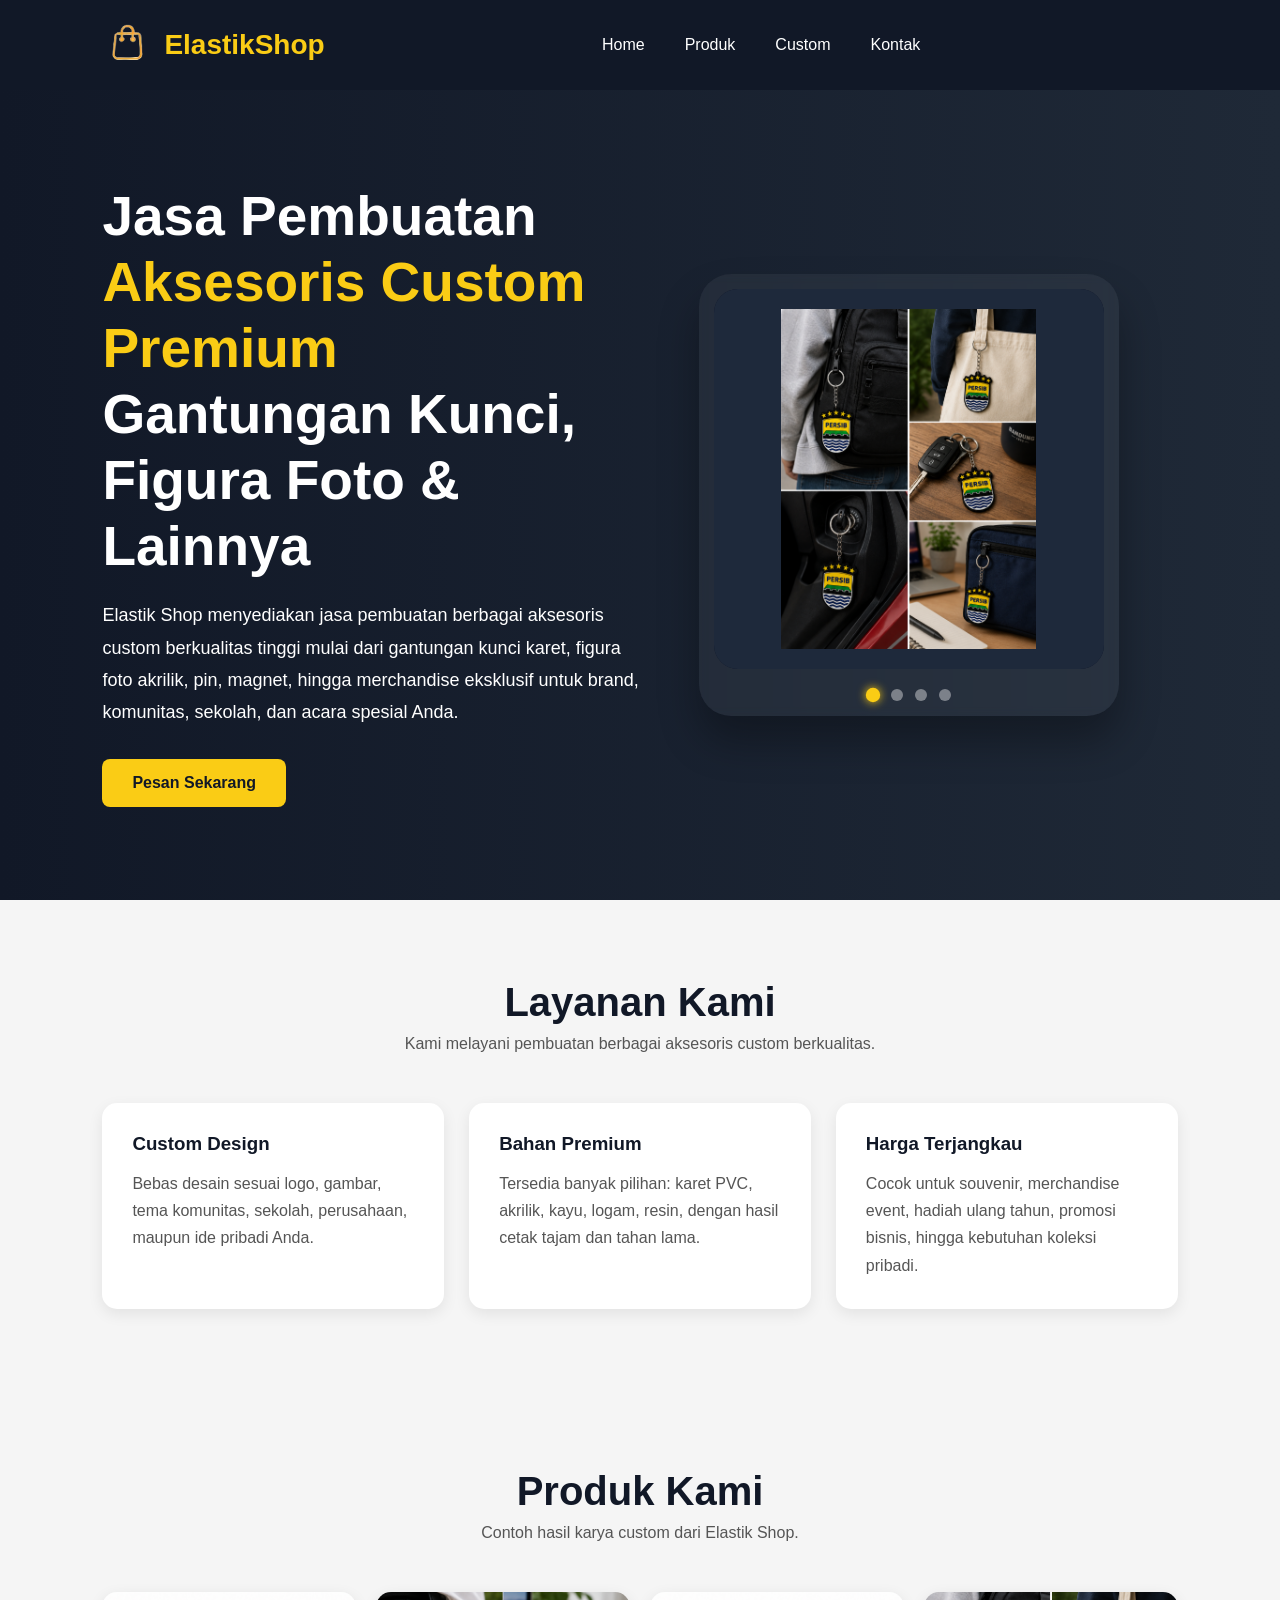
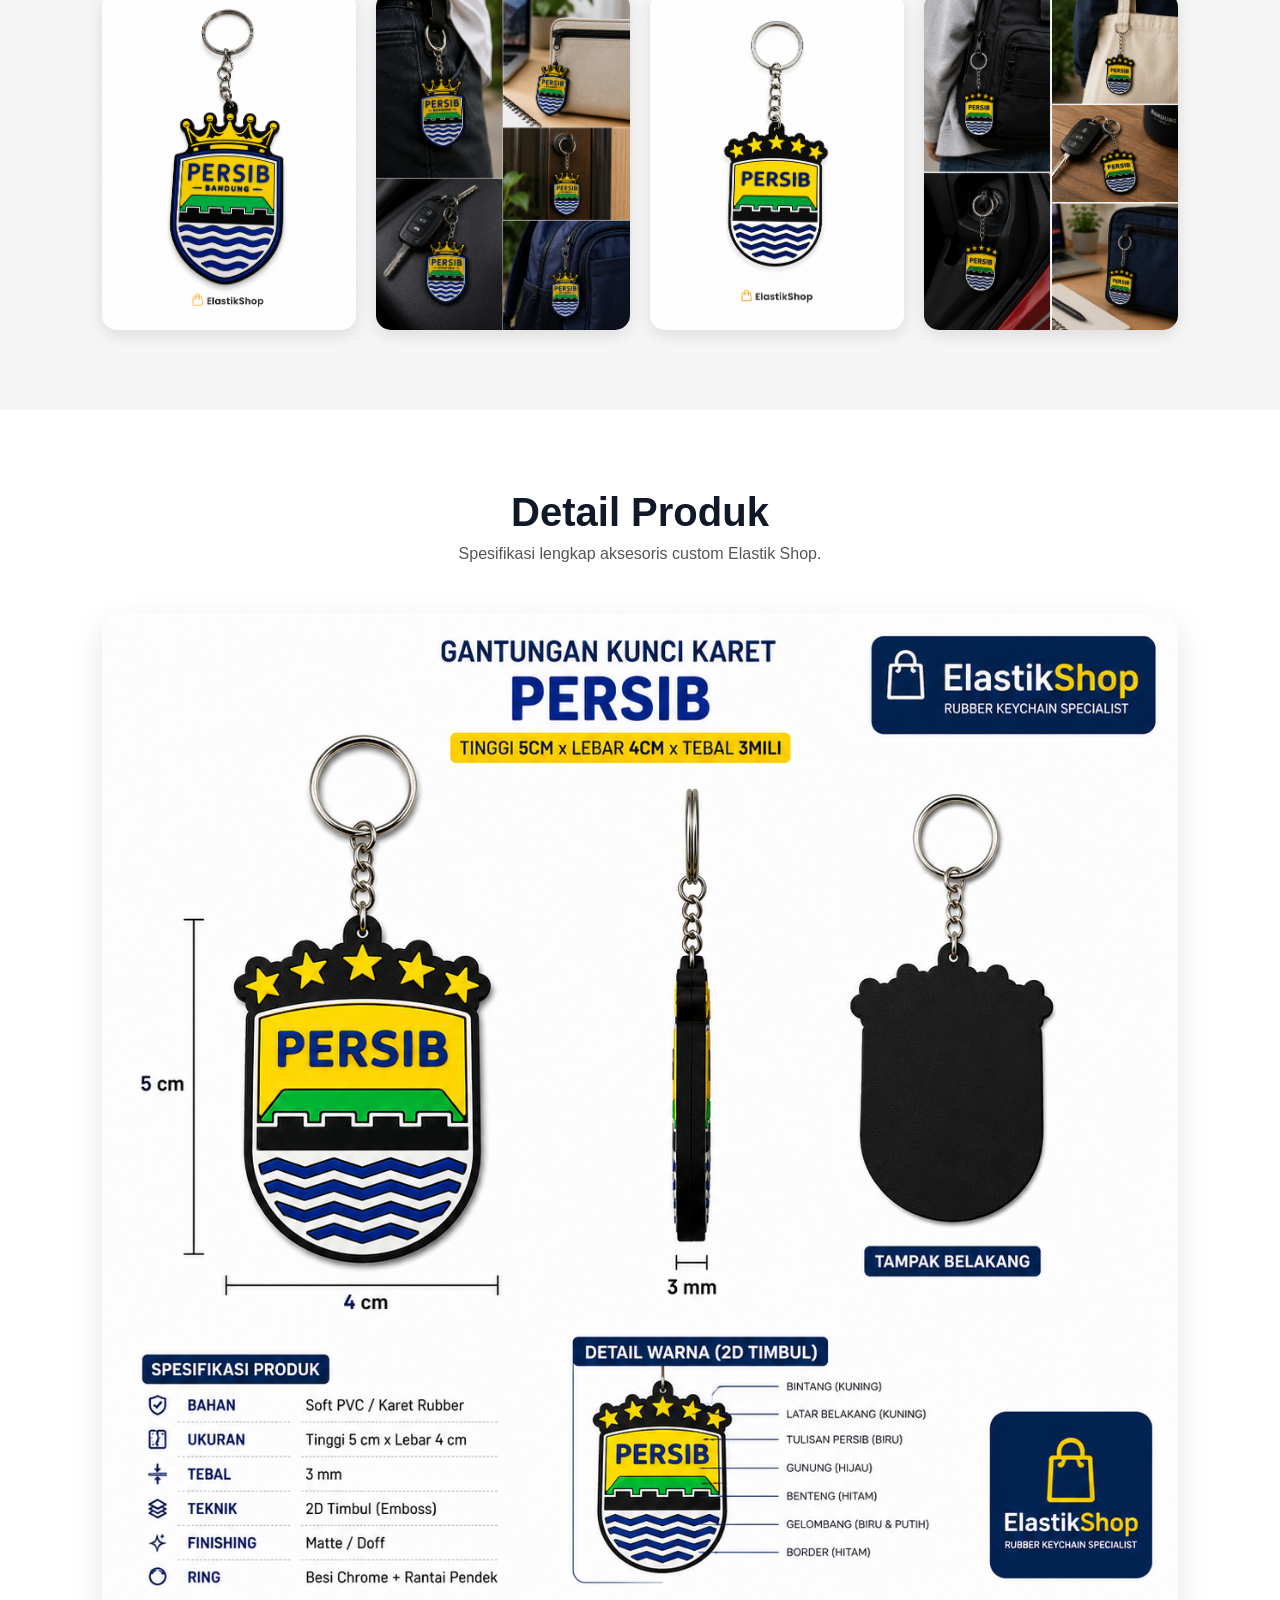
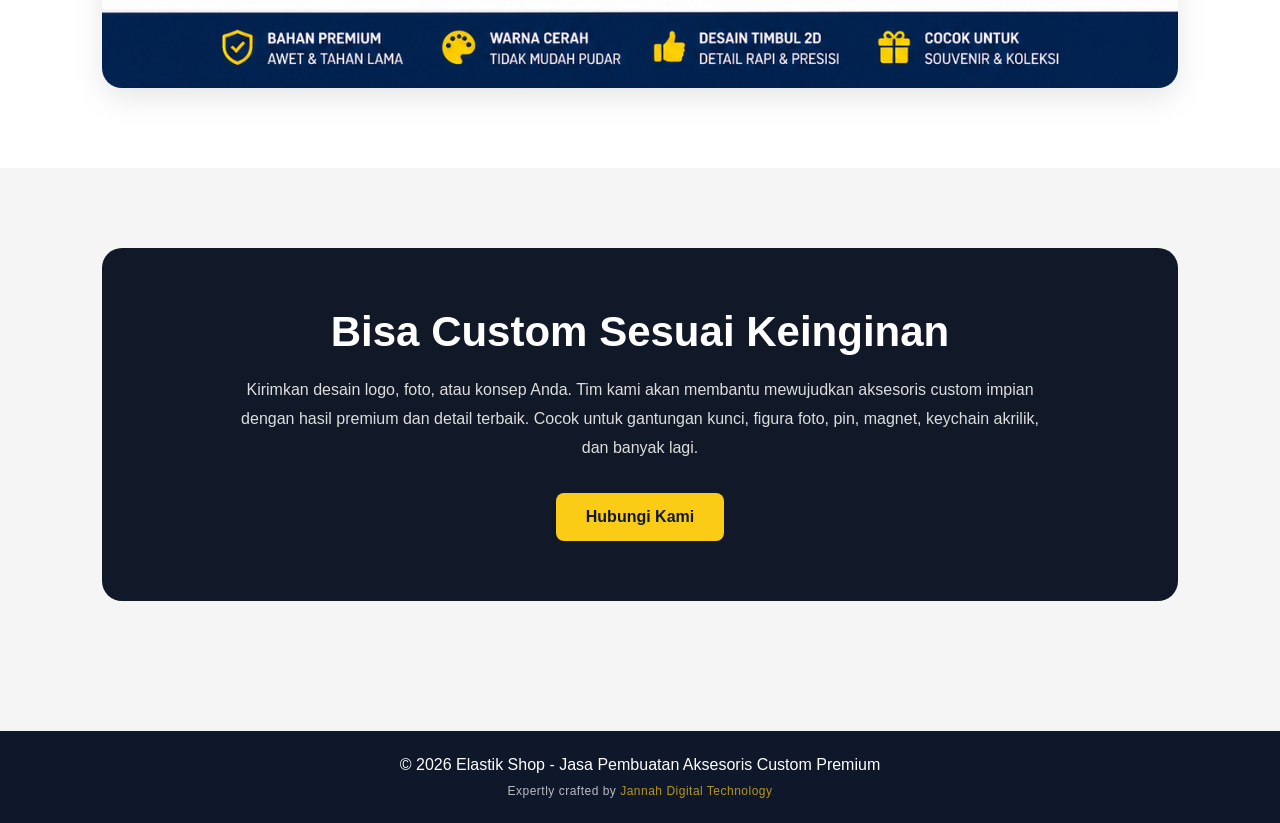
==== index.html @ 61ec99c2 "seciond commit" ====
<!doctype html>
<html lang="id">
  <head>
    <meta charset="UTF-8" />
    <meta name="viewport" content="width=device-width, initial-scale=1.0" />
    <title>Elastik Shop - Aksesoris Custom Premium</title>

    <style>
      * {
        margin: 0;
        padding: 0;
        box-sizing: border-box;
        font-family: Arial, Helvetica, sans-serif;
      }

      body {
        background: #f5f5f5;
        color: #222;
        overflow-x: hidden;
      }

      header {
        background: #111827;
        color: white;
        padding: 20px 8%;
        display: flex;
        justify-content: space-between;
        align-items: center;
      }

      .logo {
        display: flex;
        align-items: center;
        gap: 12px;
        font-size: 28px;
        font-weight: bold;
        color: #facc15;
      }

      .logo img {
        width: 50px;
        height: 50px;
        object-fit: contain;
      }

      nav {
        display: flex;
        gap: 20px;
      }

      nav a {
        color: white;
        text-decoration: none;
        margin-left: 20px;
        transition: 0.3s;
      }

      nav a:hover {
        color: #facc15;
      }

      .hamburger {
        display: none;
        background: none;
        border: none;
        color: white;
        font-size: 30px;
        cursor: pointer;
        z-index: 1001;
      }

      @media (max-width: 768px) {
        .hamburger {
          display: block;
        }
        nav {
          position: fixed;
          top: 0;
          right: -100%;
          width: 70%;
          max-width: 280px;
          height: 100vh;
          background: #111827;
          flex-direction: column;
          justify-content: center;
          align-items: center;
          gap: 30px;
          transition: 0.3s ease;
          z-index: 1000;
          box-shadow: -2px 0 10px rgba(0, 0, 0, 0.3);
        }
        nav a {
          margin-left: 0;
          font-size: 20px;
        }
        nav.show {
          right: 0;
        }
        .overlay {
          display: none;
          position: fixed;
          top: 0;
          left: 0;
          width: 100%;
          height: 100%;
          background: rgba(0, 0, 0, 0.5);
          z-index: 999;
        }
        .overlay.show {
          display: block;
        }
        .hero {
          text-align: center;
        }
        .hero-text h1 {
          font-size: 40px;
        }
        .hero-image {
          margin-top: 40px;
        }
      }

      .hero {
        min-height: 90vh;
        display: flex;
        align-items: center;
        justify-content: space-between;
        padding: 50px 8%;
        background: linear-gradient(to right, #111827, #1f2937);
        color: white;
        flex-wrap: wrap;
      }

      .hero-text {
        flex: 1;
        min-width: 300px;
      }

      .hero-text h1 {
        font-size: 55px;
        margin-bottom: 20px;
        line-height: 1.2;
      }

      .hero-text span {
        color: #facc15;
      }

      .hero-text p {
        font-size: 18px;
        line-height: 1.8;
        margin-bottom: 30px;
        max-width: 600px;
      }

      .btn {
        display: inline-block;
        padding: 15px 30px;
        background: #facc15;
        color: #111827;
        text-decoration: none;
        border-radius: 8px;
        font-weight: bold;
        transition: 0.3s;
      }

      .btn:hover {
        background: white;
      }

      /* ===== SLIDER ===== */
      .hero-image {
        flex: 1;
        min-width: 300px;
        display: flex;
        justify-content: center;
        align-items: center;
      }

      .slider-container {
        position: relative;
        width: 100%;
        max-width: 420px;
        border-radius: 32px;
        background: rgba(255, 255, 255, 0.05);
        backdrop-filter: blur(4px);
        padding: 15px;
        box-shadow: 0 25px 40px rgba(0, 0, 0, 0.3);
      }

      .slider {
        position: relative;
        width: 100%;
        height: 380px;
        overflow: hidden;
        border-radius: 24px;
        background: #0f172a;
      }

      .slide {
        position: absolute;
        width: 100%;
        height: 100%;
        object-fit: contain;
        opacity: 0;
        transition: opacity 0.8s cubic-bezier(0.25, 0.46, 0.45, 0.94);
        left: 0;
        top: 0;
        background: #1e293b;
        padding: 20px;
      }

      .slide.active {
        opacity: 1;
        z-index: 1;
      }

      .slider-dots {
        display: flex;
        justify-content: center;
        gap: 12px;
        margin-top: 20px;
      }

      .dot {
        width: 12px;
        height: 12px;
        background-color: rgba(255, 255, 255, 0.4);
        border-radius: 50%;
        cursor: pointer;
        transition: all 0.2s;
      }

      .dot.active {
        background-color: #facc15;
        transform: scale(1.2);
        box-shadow: 0 0 8px #facc15;
      }

      @media (max-width: 768px) {
        .slider {
          height: 280px;
        }
      }

      section {
        padding: 80px 8%;
      }

      .title {
        text-align: center;
        margin-bottom: 50px;
      }

      .title h2 {
        font-size: 40px;
        color: #111827;
        margin-bottom: 10px;
      }

      .title p {
        color: #555;
      }

      .services {
        display: grid;
        grid-template-columns: repeat(auto-fit, minmax(250px, 1fr));
        gap: 25px;
      }

      .card {
        background: white;
        padding: 30px;
        border-radius: 15px;
        box-shadow: 0 5px 15px rgba(0, 0, 0, 0.08);
        transition: 0.3s;
      }

      .card:hover {
        transform: translateY(-8px);
      }

      .card h3 {
        margin-bottom: 15px;
        color: #111827;
      }

      .card p {
        color: #555;
        line-height: 1.7;
      }

      .gallery {
        display: grid;
        grid-template-columns: repeat(auto-fit, minmax(250px, 1fr));
        gap: 20px;
      }

      .gallery img {
        width: 100%;
        border-radius: 15px;
        object-fit: cover;
        box-shadow: 0 5px 15px rgba(0, 0, 0, 0.1);
        transition: transform 0.3s;
      }

      .gallery img:hover {
        transform: scale(1.02);
      }

      .custom {
        background: #111827;
        color: white;
        text-align: center;
        border-radius: 20px;
        padding: 60px 30px;
      }

      .custom h2 {
        font-size: 42px;
        margin-bottom: 20px;
      }

      .custom p {
        max-width: 800px;
        margin: auto;
        line-height: 1.8;
        margin-bottom: 30px;
        color: #ddd;
      }

      footer {
        background: #0f172a;
        color: white;
        text-align: center;
        padding: 25px;
        margin-top: 50px;
      }
      .footer-credit {
        margin-top: 10px;
        font-size: 12px;
        opacity: 0.7;
        letter-spacing: 0.5px;
      }
      .footer-credit a {
        color: #facc15;
        text-decoration: none;
      }
      .footer-credit a:hover {
        text-decoration: underline;
      }

      .product-detail-section {
        background: white;
      }

      .product-detail-image {
        width: 100%;
        display: flex;
        justify-content: center;
      }

      .product-detail-image img {
        width: 100%;
        max-width: 1200px;
        border-radius: 20px;
        box-shadow: 0 10px 30px rgba(0, 0, 0, 0.1);
      }

      /* ===== ANIMASI SCROLL REVEAL ===== */
      .reveal {
        opacity: 0;
        transform: translateY(30px);
        transition:
          opacity 0.8s ease,
          transform 0.8s ease;
      }

      .reveal.visible {
        opacity: 1;
        transform: translateY(0);
      }

      /* Efek tambahan untuk kartu (delay berurutan) */
      .card.reveal {
        transition-delay: 0.1s;
      }
      .gallery img.reveal {
        transition-delay: 0.05s;
      }
    </style>
  </head>
  <body>
    <header>
      <div class="logo">
        <img src="logo-elastik.png" alt="Logo Elastik Shop" />
        <span>ElastikShop</span>
      </div>
      <button class="hamburger" id="hamburgerBtn">☰</button>
      <nav id="navMenu">
        <a href="index.html">Home</a>
        <a href="produk.html">Produk</a>
        <a href="custom.html">Custom</a>
        <a href="contact.html">Kontak</a>
      </nav>
      <div id="overlay" class="overlay"></div>
    </header>

    <section class="hero">
      <div class="hero-text reveal">
        <h1>
          Jasa Pembuatan
          <span>Aksesoris Custom Premium</span><br />
          Gantungan Kunci, Figura Foto & Lainnya
        </h1>
        <p>
          Elastik Shop menyediakan jasa pembuatan berbagai aksesoris custom
          berkualitas tinggi mulai dari gantungan kunci karet, figura foto
          akrilik, pin, magnet, hingga merchandise eksklusif untuk brand,
          komunitas, sekolah, dan acara spesial Anda.
        </p>
        <a href="custom.html" class="btn">Pesan Sekarang</a>
      </div>

      <div class="hero-image reveal">
        <div class="slider-container">
          <div class="slider" id="slider">
            <img src="mockup.png" class="slide active" alt="Produk 1" />
            <img src="detail.png" class="slide" alt="Detail Produk" />
            <img src="mouckup01.png" class="slide" alt="Produk 2" />
            <img src="detail01.png" class="slide" alt="Detail Lain" />
          </div>
          <div class="slider-dots" id="sliderDots"></div>
        </div>
      </div>
    </section>

    <section>
      <div class="title reveal">
        <h2>Layanan Kami</h2>
        <p>Kami melayani pembuatan berbagai aksesoris custom berkualitas.</p>
      </div>
      <div class="services">
        <div class="card reveal">
          <h3>Custom Design</h3>
          <p>
            Bebas desain sesuai logo, gambar, tema komunitas, sekolah,
            perusahaan, maupun ide pribadi Anda.
          </p>
        </div>
        <div class="card reveal">
          <h3>Bahan Premium</h3>
          <p>
            Tersedia banyak pilihan: karet PVC, akrilik, kayu, logam, resin,
            dengan hasil cetak tajam dan tahan lama.
          </p>
        </div>
        <div class="card reveal">
          <h3>Harga Terjangkau</h3>
          <p>
            Cocok untuk souvenir, merchandise event, hadiah ulang tahun, promosi
            bisnis, hingga kebutuhan koleksi pribadi.
          </p>
        </div>
      </div>
    </section>

    <section>
      <div class="title reveal">
        <h2>Produk Kami</h2>
        <p>Contoh hasil karya custom dari Elastik Shop.</p>
      </div>
      <div class="gallery">
        <img src="persib.png" alt="Produk Persib" class="reveal" />
        <img src="mouckup01.png" alt="Mockup 1" class="reveal" />
        <img src="persib2.png" alt="Produk Persib 2" class="reveal" />
        <img src="mockup.png" alt="Mockup utama" class="reveal" />
      </div>
    </section>

    <section class="product-detail-section">
      <div class="title reveal">
        <h2>Detail Produk</h2>
        <p>Spesifikasi lengkap aksesoris custom Elastik Shop.</p>
      </div>
      <div class="product-detail-image reveal">
        <img src="detail.png" alt="Detail Produk Elastik Shop" />
      </div>
    </section>

    <section>
      <div class="custom reveal">
        <h2>Bisa Custom Sesuai Keinginan</h2>
        <p>
          Kirimkan desain logo, foto, atau konsep Anda. Tim kami akan membantu
          mewujudkan aksesoris custom impian dengan hasil premium dan detail
          terbaik. Cocok untuk gantungan kunci, figura foto, pin, magnet,
          keychain akrilik, dan banyak lagi.
        </p>
        <a href="custom.html" class="btn">Hubungi Kami</a>
      </div>
    </section>

    <footer>
      <div>© 2026 Elastik Shop - Jasa Pembuatan Aksesoris Custom Premium</div>
      <div class="footer-credit">
        <i class="fas fa-crown"></i>
        Expertly crafted by
        <a
          href="https://jannahdigitalteknologi.site"
          target="_blank"
          rel="noopener noreferrer"
          >Jannah Digital Technology</a
        >
      </div>
    </footer>

    <script>
      // Hamburger menu
      const hamburger = document.getElementById("hamburgerBtn");
      const navMenu = document.getElementById("navMenu");
      const overlay = document.getElementById("overlay");

      function toggleMenu() {
        navMenu.classList.toggle("show");
        overlay.classList.toggle("show");
        hamburger.innerHTML = navMenu.classList.contains("show") ? "✕" : "☰";
      }

      hamburger.addEventListener("click", toggleMenu);
      overlay.addEventListener("click", toggleMenu);

      document.querySelectorAll("#navMenu a").forEach((link) => {
        link.addEventListener("click", () => {
          if (navMenu.classList.contains("show")) toggleMenu();
        });
      });

      window.addEventListener("resize", function () {
        if (window.innerWidth > 768) {
          if (navMenu.classList.contains("show")) {
            navMenu.classList.remove("show");
            overlay.classList.remove("show");
            hamburger.innerHTML = "☰";
          }
        }
      });

      // Slider otomatis
      const slides = document.querySelectorAll(".slide");
      const dotsContainer = document.getElementById("sliderDots");
      let currentIndex = 0;

      function showSlide(index) {
        slides.forEach((slide, i) => {
          slide.classList.toggle("active", i === index);
        });
        document.querySelectorAll(".dot").forEach((dot, i) => {
          dot.classList.toggle("active", i === index);
        });
        currentIndex = index;
      }

      function createDots() {
        dotsContainer.innerHTML = "";
        slides.forEach((_, i) => {
          const dot = document.createElement("div");
          dot.classList.add("dot");
          if (i === currentIndex) dot.classList.add("active");
          dot.addEventListener("click", () => showSlide(i));
          dotsContainer.appendChild(dot);
        });
      }

      function nextSlide() {
        let nextIndex = (currentIndex + 1) % slides.length;
        showSlide(nextIndex);
      }

      createDots();
      showSlide(0);
      setInterval(nextSlide, 3000);

      // ===== SCROLL REVEAL ANIMATION =====
      const revealElements = document.querySelectorAll(".reveal");

      function checkReveal() {
        const windowHeight = window.innerHeight;
        const revealThreshold = 100; // sedikit sebelum elemen masuk viewport

        revealElements.forEach((el) => {
          const rect = el.getBoundingClientRect();
          const isVisible = rect.top < windowHeight - revealThreshold;
          if (isVisible) {
            el.classList.add("visible");
          } else {
            // opsional: jika ingin animasi ulang saat scroll ke atas, hapus baris di bawah
            // el.classList.remove('visible');
          }
        });
      }

      // Jalankan saat halaman dimuat dan saat scroll
      window.addEventListener("load", checkReveal);
      window.addEventListener("scroll", checkReveal);
      window.addEventListener("resize", checkReveal);
    </script>
  </body>
</html>
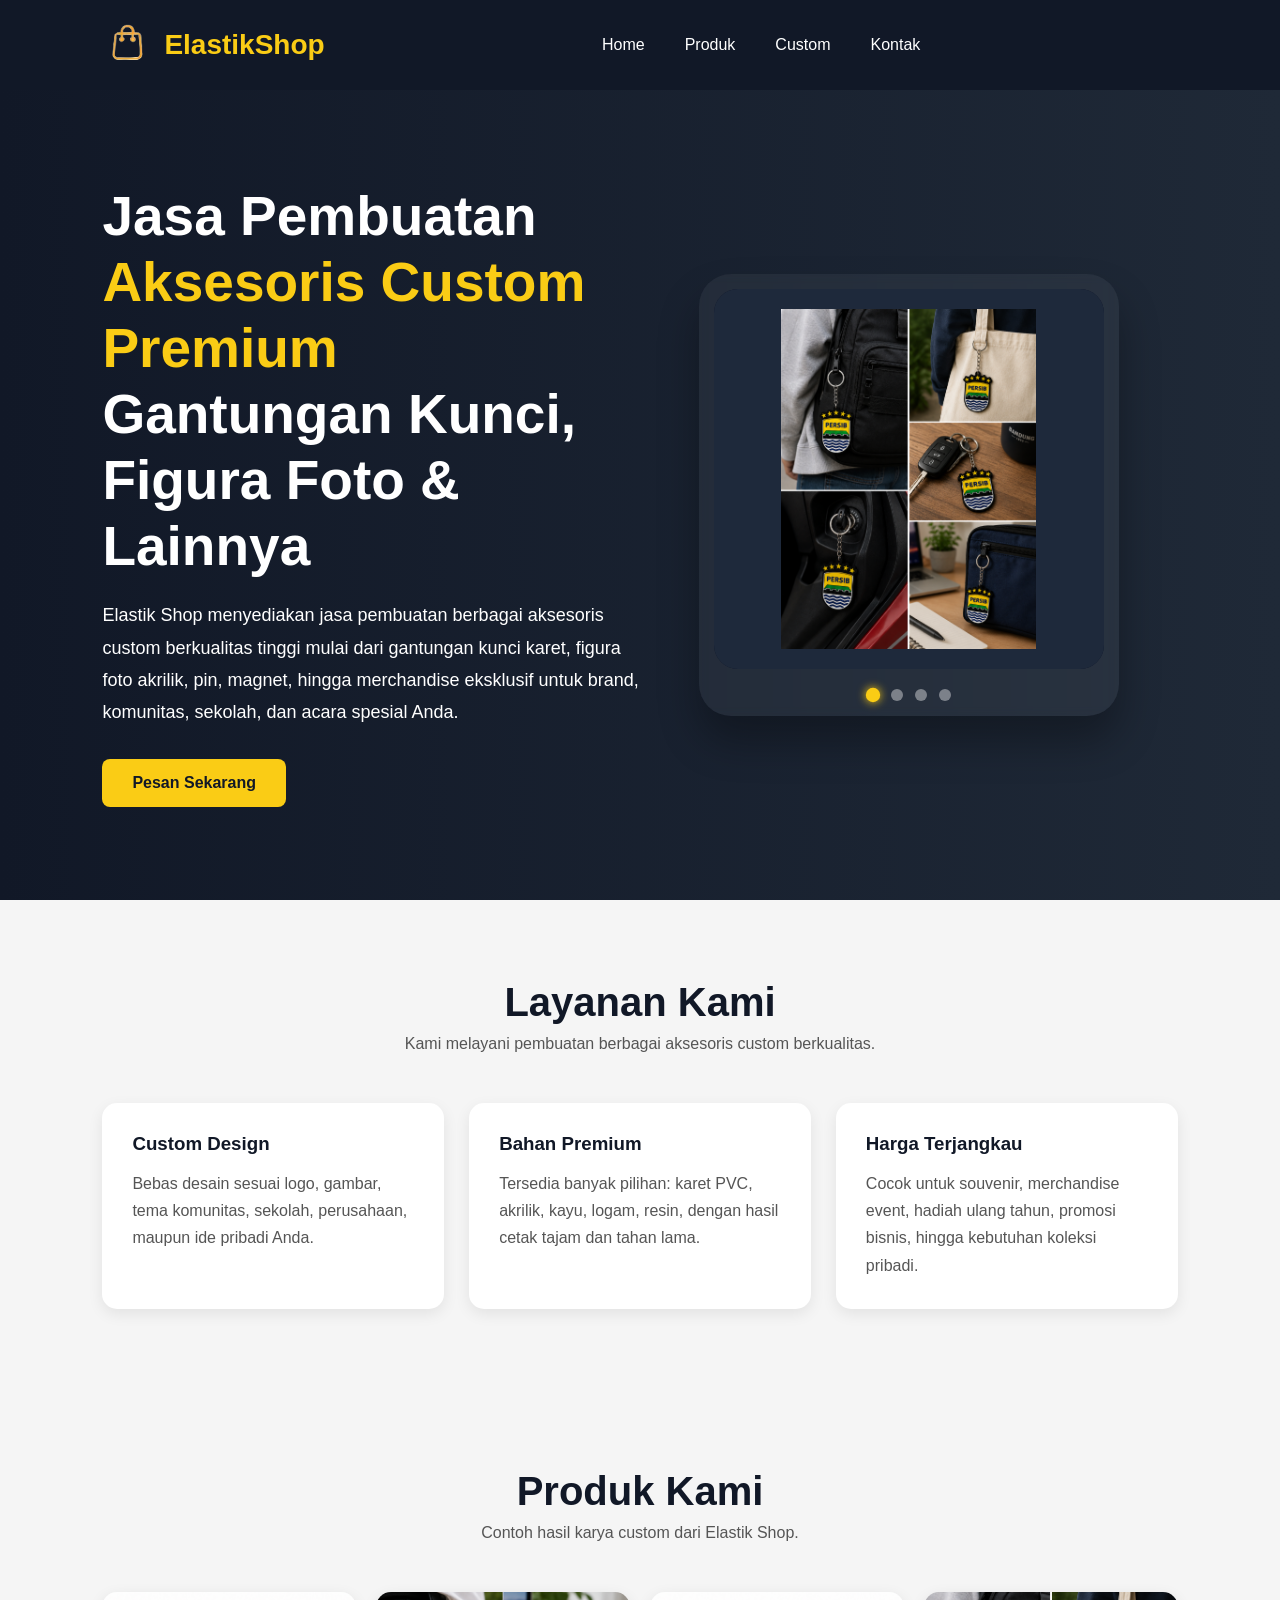
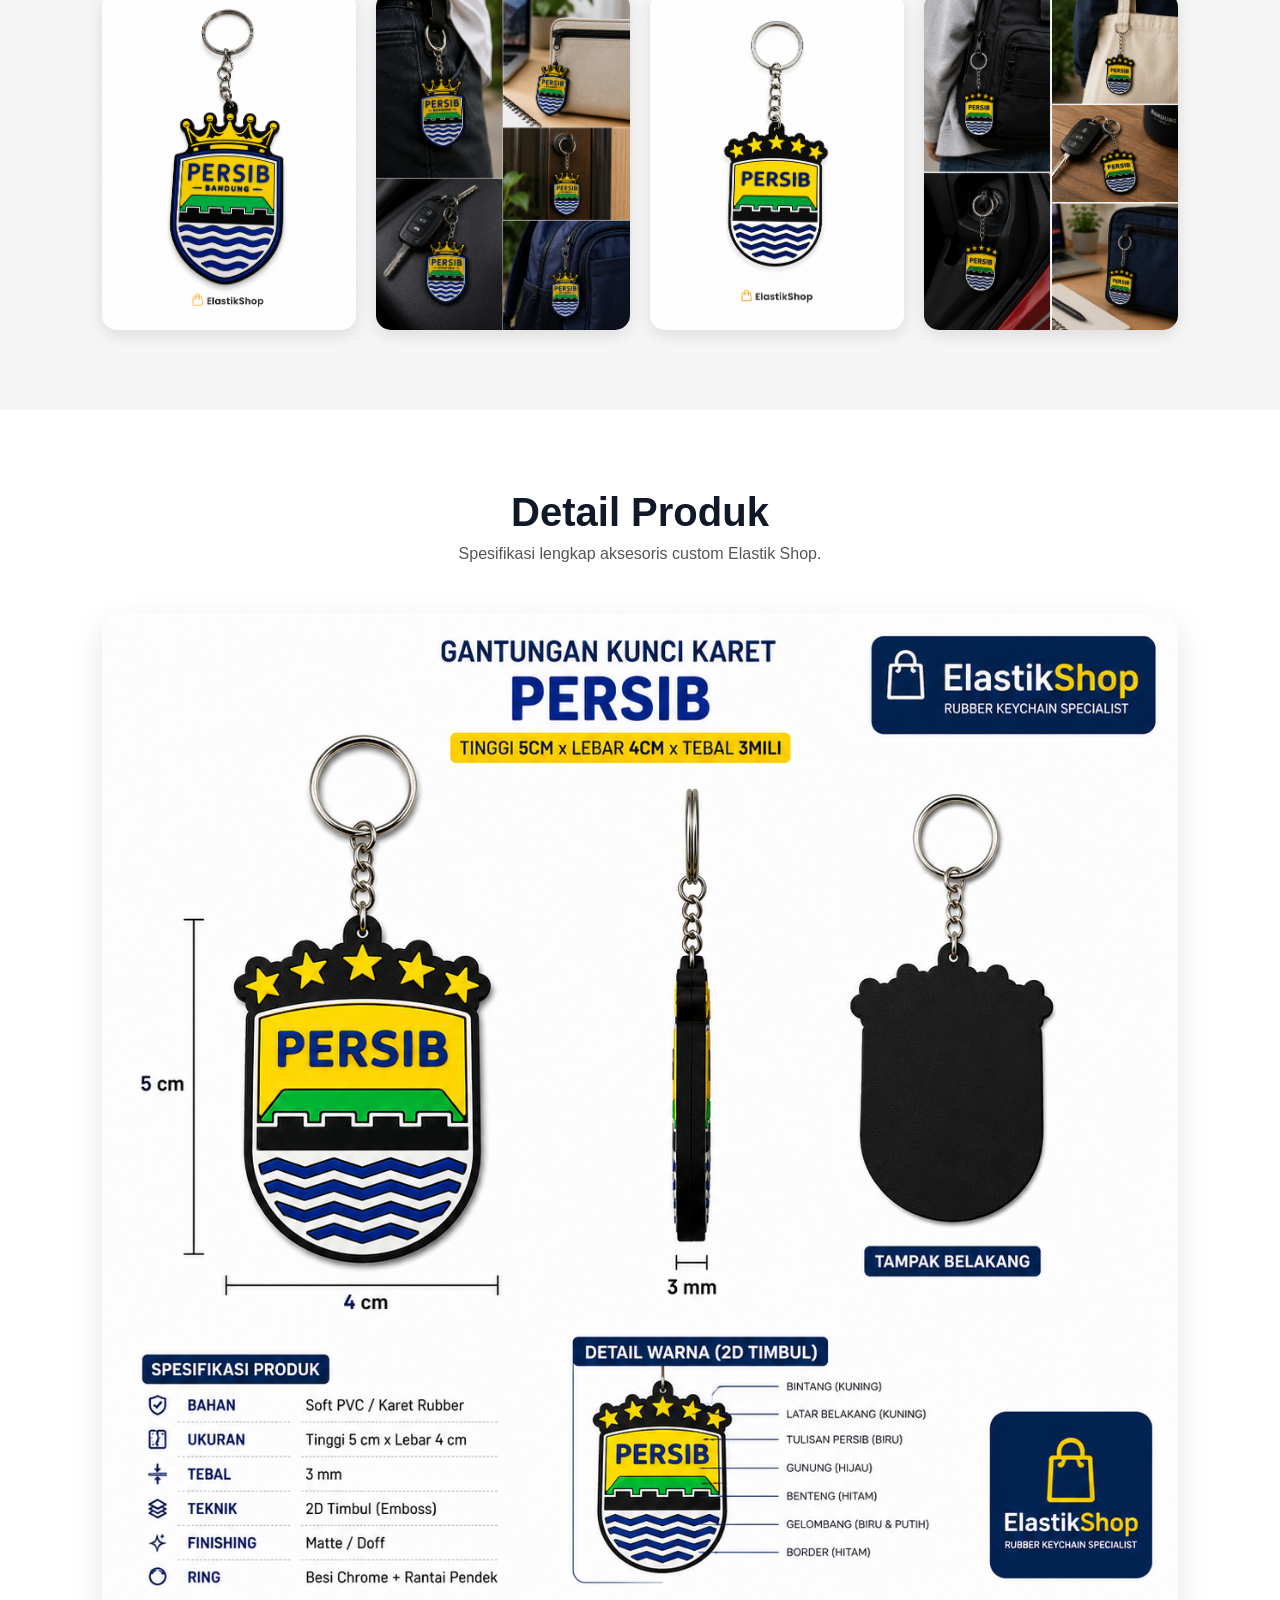
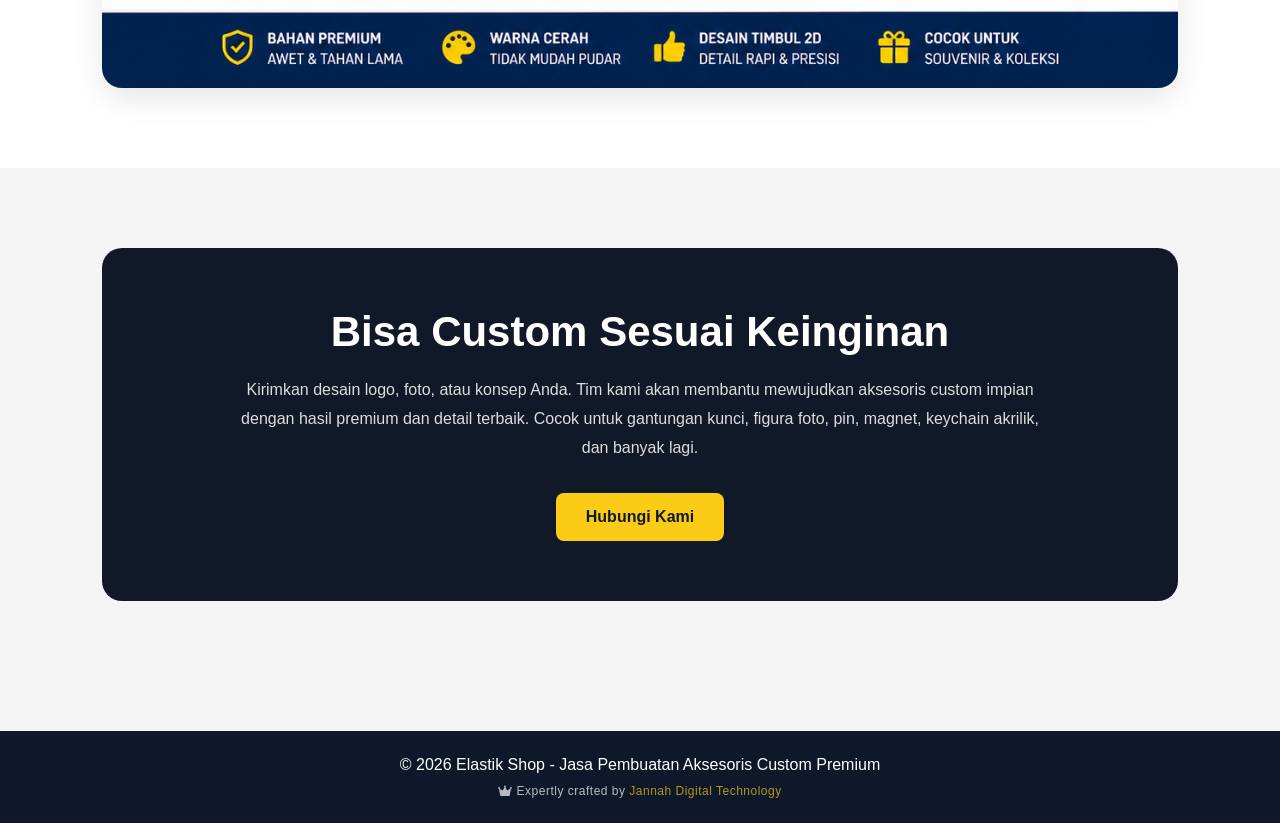
==== commit 5f6450fe: "seciond commit" ====
--- a/index.html
+++ b/index.html
@@ -4,6 +4,11 @@
     <meta charset="UTF-8" />
     <meta name="viewport" content="width=device-width, initial-scale=1.0" />
     <title>Elastik Shop - Aksesoris Custom Premium</title>
+
+    <!-- Font Awesome (untuk ikon close & navigasi lightbox) -->
+    <link
+      rel="stylesheet"
+      href="https://cdnjs.cloudflare.com/ajax/libs/font-awesome/6.0.0-beta3/css/all.min.css" />
 
     <style>
       * {
@@ -301,7 +306,10 @@
         border-radius: 15px;
         object-fit: cover;
         box-shadow: 0 5px 15px rgba(0, 0, 0, 0.1);
-        transition: transform 0.3s;
+        transition:
+          transform 0.3s,
+          cursor 0.2s;
+        cursor: pointer;
       }
 
       .gallery img:hover {
@@ -365,6 +373,11 @@
         max-width: 1200px;
         border-radius: 20px;
         box-shadow: 0 10px 30px rgba(0, 0, 0, 0.1);
+        cursor: pointer;
+        transition: transform 0.2s;
+      }
+      .product-detail-image img:hover {
+        transform: scale(1.01);
       }
 
       /* ===== ANIMASI SCROLL REVEAL ===== */
@@ -381,14 +394,94 @@
         transform: translateY(0);
       }
 
-      /* Efek tambahan untuk kartu (delay berurutan) */
       .card.reveal {
         transition-delay: 0.1s;
       }
       .gallery img.reveal {
         transition-delay: 0.05s;
       }
+
+      /* ===== LIGHTBOX STYLE ===== */
+      .lightbox {
+        display: none;
+        position: fixed;
+        top: 0;
+        left: 0;
+        width: 100%;
+        height: 100%;
+        background: rgba(0, 0, 0, 0.9);
+        z-index: 9999;
+        justify-content: center;
+        align-items: center;
+        flex-direction: column;
+        cursor: pointer;
+      }
+      .lightbox.active {
+        display: flex;
+      }
+      .lightbox-img {
+        max-width: 90%;
+        max-height: 85%;
+        object-fit: contain;
+        border-radius: 8px;
+        box-shadow: 0 0 20px rgba(0, 0, 0, 0.5);
+        cursor: default;
+      }
+      .lightbox-close {
+        position: absolute;
+        top: 20px;
+        right: 30px;
+        font-size: 40px;
+        color: white;
+        cursor: pointer;
+        transition: 0.2s;
+        z-index: 10000;
+      }
+      .lightbox-close:hover {
+        color: #facc15;
+      }
+      .lightbox-prev,
+      .lightbox-next {
+        position: absolute;
+        top: 50%;
+        transform: translateY(-50%);
+        font-size: 50px;
+        color: white;
+        background: rgba(0, 0, 0, 0.5);
+        padding: 10px 15px;
+        border-radius: 50%;
+        cursor: pointer;
+        transition: 0.2s;
+        user-select: none;
+        z-index: 10000;
+      }
+      .lightbox-prev {
+        left: 20px;
+      }
+      .lightbox-next {
+        right: 20px;
+      }
+      .lightbox-prev:hover,
+      .lightbox-next:hover {
+        background: #facc15;
+        color: #111827;
+      }
+      @media (max-width: 768px) {
+        .lightbox-prev,
+        .lightbox-next {
+          font-size: 30px;
+          padding: 5px 10px;
+        }
+        .lightbox-close {
+          font-size: 30px;
+          top: 10px;
+          right: 15px;
+        }
+      }
     </style>
+    <link
+      rel="stylesheet"
+      href="https://cdnjs.cloudflare.com/ajax/libs/font-awesome/6.0.0-beta3/css/all.min.css" />
   </head>
   <body>
     <header>
@@ -515,6 +608,14 @@
       </div>
     </footer>
 
+    <!-- Lightbox HTML -->
+    <div id="lightbox" class="lightbox">
+      <span class="lightbox-close">&times;</span>
+      <span class="lightbox-prev">&#10094;</span>
+      <img class="lightbox-img" id="lightboxImg" src="" alt="" />
+      <span class="lightbox-next">&#10095;</span>
+    </div>
+
     <script>
       // Hamburger menu
       const hamburger = document.getElementById("hamburgerBtn");
@@ -586,24 +687,126 @@
 
       function checkReveal() {
         const windowHeight = window.innerHeight;
-        const revealThreshold = 100; // sedikit sebelum elemen masuk viewport
+        const revealThreshold = 100;
 
         revealElements.forEach((el) => {
           const rect = el.getBoundingClientRect();
           const isVisible = rect.top < windowHeight - revealThreshold;
           if (isVisible) {
             el.classList.add("visible");
-          } else {
-            // opsional: jika ingin animasi ulang saat scroll ke atas, hapus baris di bawah
-            // el.classList.remove('visible');
           }
         });
       }
 
-      // Jalankan saat halaman dimuat dan saat scroll
       window.addEventListener("load", checkReveal);
       window.addEventListener("scroll", checkReveal);
       window.addEventListener("resize", checkReveal);
+
+      // ===== LIGHTBOX (klik gambar untuk memperbesar) =====
+      // Kumpulkan semua gambar yang ingin diberi fitur lightbox
+      const galleryImages = document.querySelectorAll(
+        ".gallery img, .product-detail-image img",
+      );
+      const lightbox = document.getElementById("lightbox");
+      const lightboxImg = document.getElementById("lightboxImg");
+      const closeBtn = document.querySelector(".lightbox-close");
+      const prevBtn = document.querySelector(".lightbox-prev");
+      const nextBtn = document.querySelector(".lightbox-next");
+
+      let currentImageIndex = 0;
+      let imageList = [];
+
+      // Kumpulkan src dan alt dari semua gambar target
+      function updateImageList() {
+        imageList = [];
+        galleryImages.forEach((img) => {
+          imageList.push({
+            src: img.src,
+            alt: img.alt || "Product Image",
+          });
+        });
+      }
+
+      // Tampilkan gambar lightbox berdasarkan indeks
+      function showLightbox(index) {
+        if (index < 0) index = 0;
+        if (index >= imageList.length) index = imageList.length - 1;
+        currentImageIndex = index;
+        const imgData = imageList[currentImageIndex];
+        lightboxImg.src = imgData.src;
+        lightboxImg.alt = imgData.alt;
+        lightbox.classList.add("active");
+      }
+
+      // Event klik pada setiap gambar target
+      function bindClickEvents() {
+        galleryImages.forEach((img, idx) => {
+          img.addEventListener("click", (e) => {
+            e.stopPropagation();
+            updateImageList(); // refresh daftar gambar (jika ada perubahan dinamis)
+            // cari indeks yang benar berdasarkan src
+            const newIndex = imageList.findIndex(
+              (item) => item.src === img.src,
+            );
+            showLightbox(newIndex >= 0 ? newIndex : idx);
+          });
+        });
+      }
+
+      // Tutup lightbox
+      function closeLightbox() {
+        lightbox.classList.remove("active");
+      }
+
+      // Navigasi prev/next
+      function prevImage() {
+        if (imageList.length === 0) return;
+        let newIndex = currentImageIndex - 1;
+        if (newIndex < 0) newIndex = imageList.length - 1;
+        showLightbox(newIndex);
+      }
+
+      function nextImage() {
+        if (imageList.length === 0) return;
+        let newIndex = currentImageIndex + 1;
+        if (newIndex >= imageList.length) newIndex = 0;
+        showLightbox(newIndex);
+      }
+
+      // Event listener
+      closeBtn.addEventListener("click", closeLightbox);
+      prevBtn.addEventListener("click", (e) => {
+        e.stopPropagation();
+        prevImage();
+      });
+      nextBtn.addEventListener("click", (e) => {
+        e.stopPropagation();
+        nextImage();
+      });
+
+      // Tutup lightbox jika klik di area gelap (di luar gambar)
+      lightbox.addEventListener("click", (e) => {
+        if (e.target === lightbox) {
+          closeLightbox();
+        }
+      });
+
+      // Tambahkan event keyboard (ESC untuk tutup, panah kiri/kanan)
+      document.addEventListener("keydown", (e) => {
+        if (!lightbox.classList.contains("active")) return;
+        if (e.key === "Escape") {
+          closeLightbox();
+        } else if (e.key === "ArrowLeft") {
+          prevImage();
+        } else if (e.key === "ArrowRight") {
+          nextImage();
+        }
+      });
+
+      // Inisialisasi binding klik setelah DOM ready
+      bindClickEvents();
+      // Jika ada gambar yang ditambahkan secara dinamis nanti, kita bisa panggil ulang bindClickEvents
+      // Tapi di halaman ini statis, jadi cukup sekali.
     </script>
   </body>
 </html>
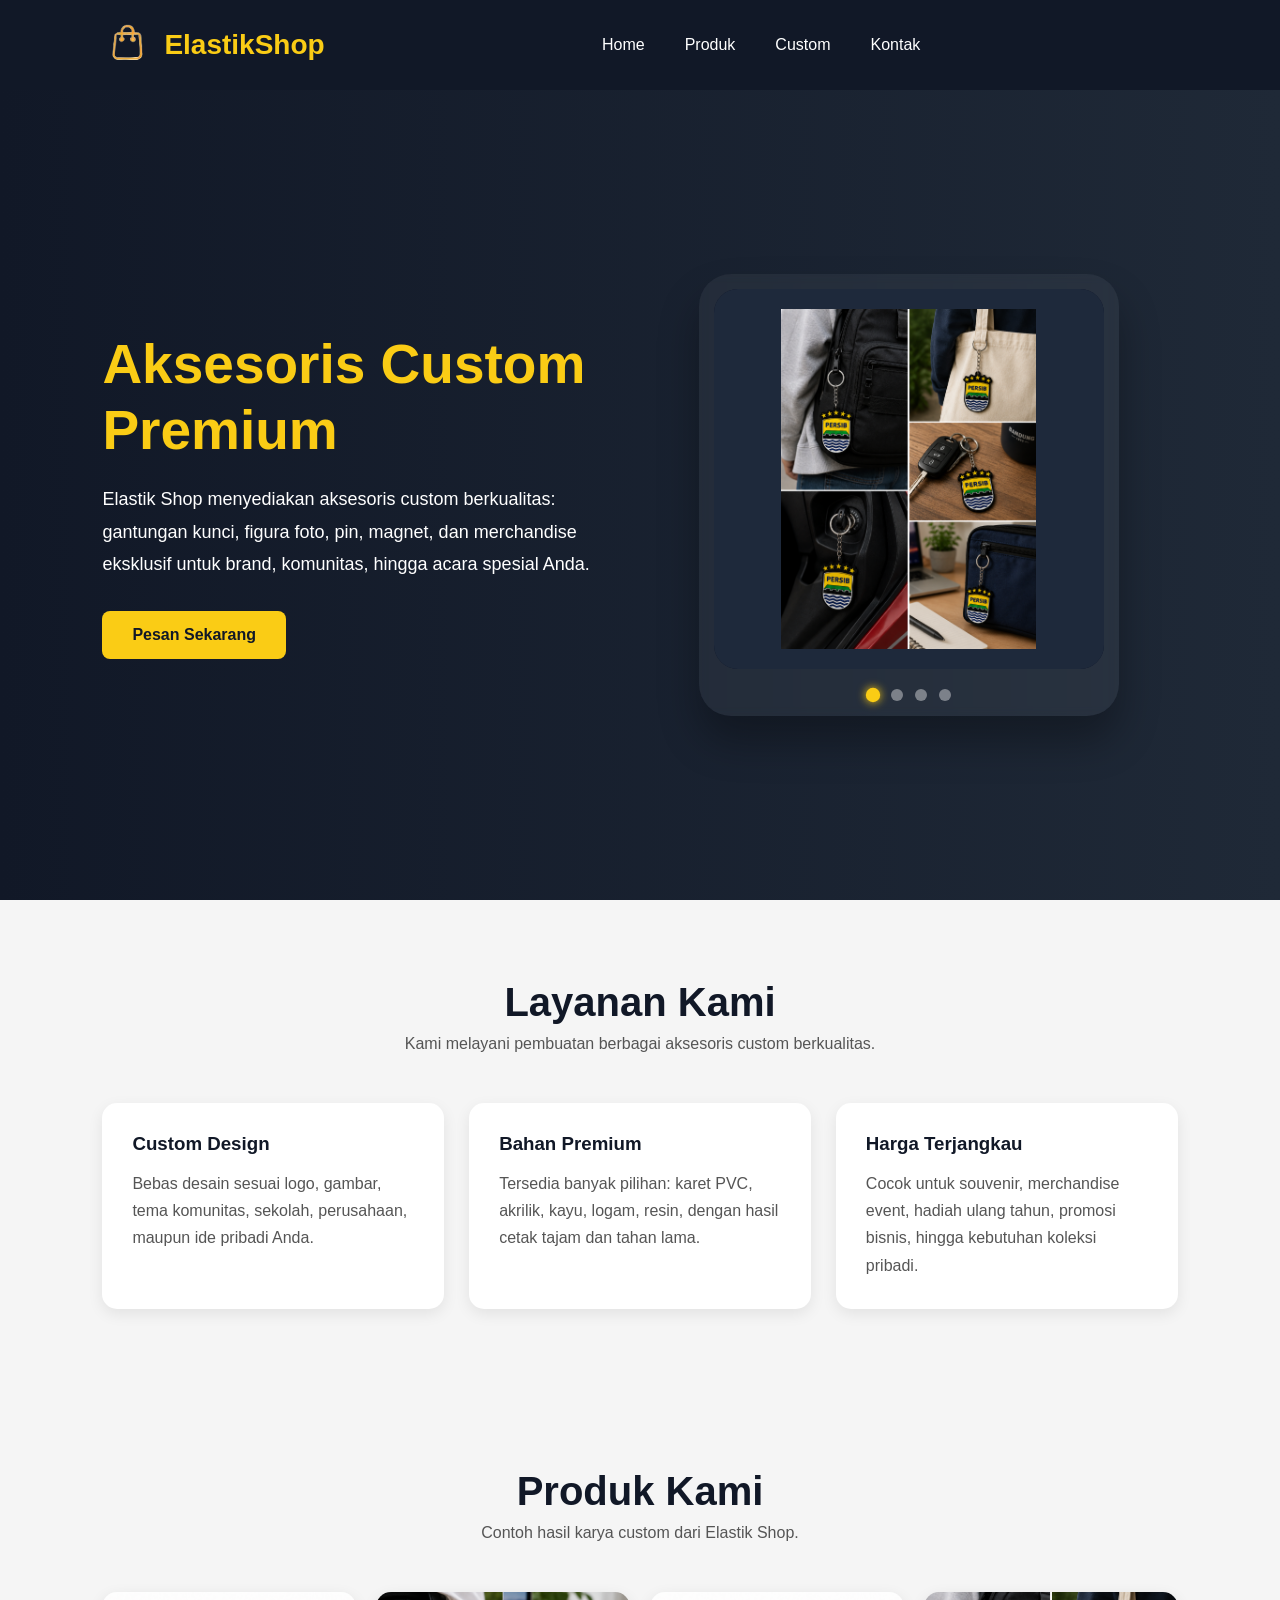
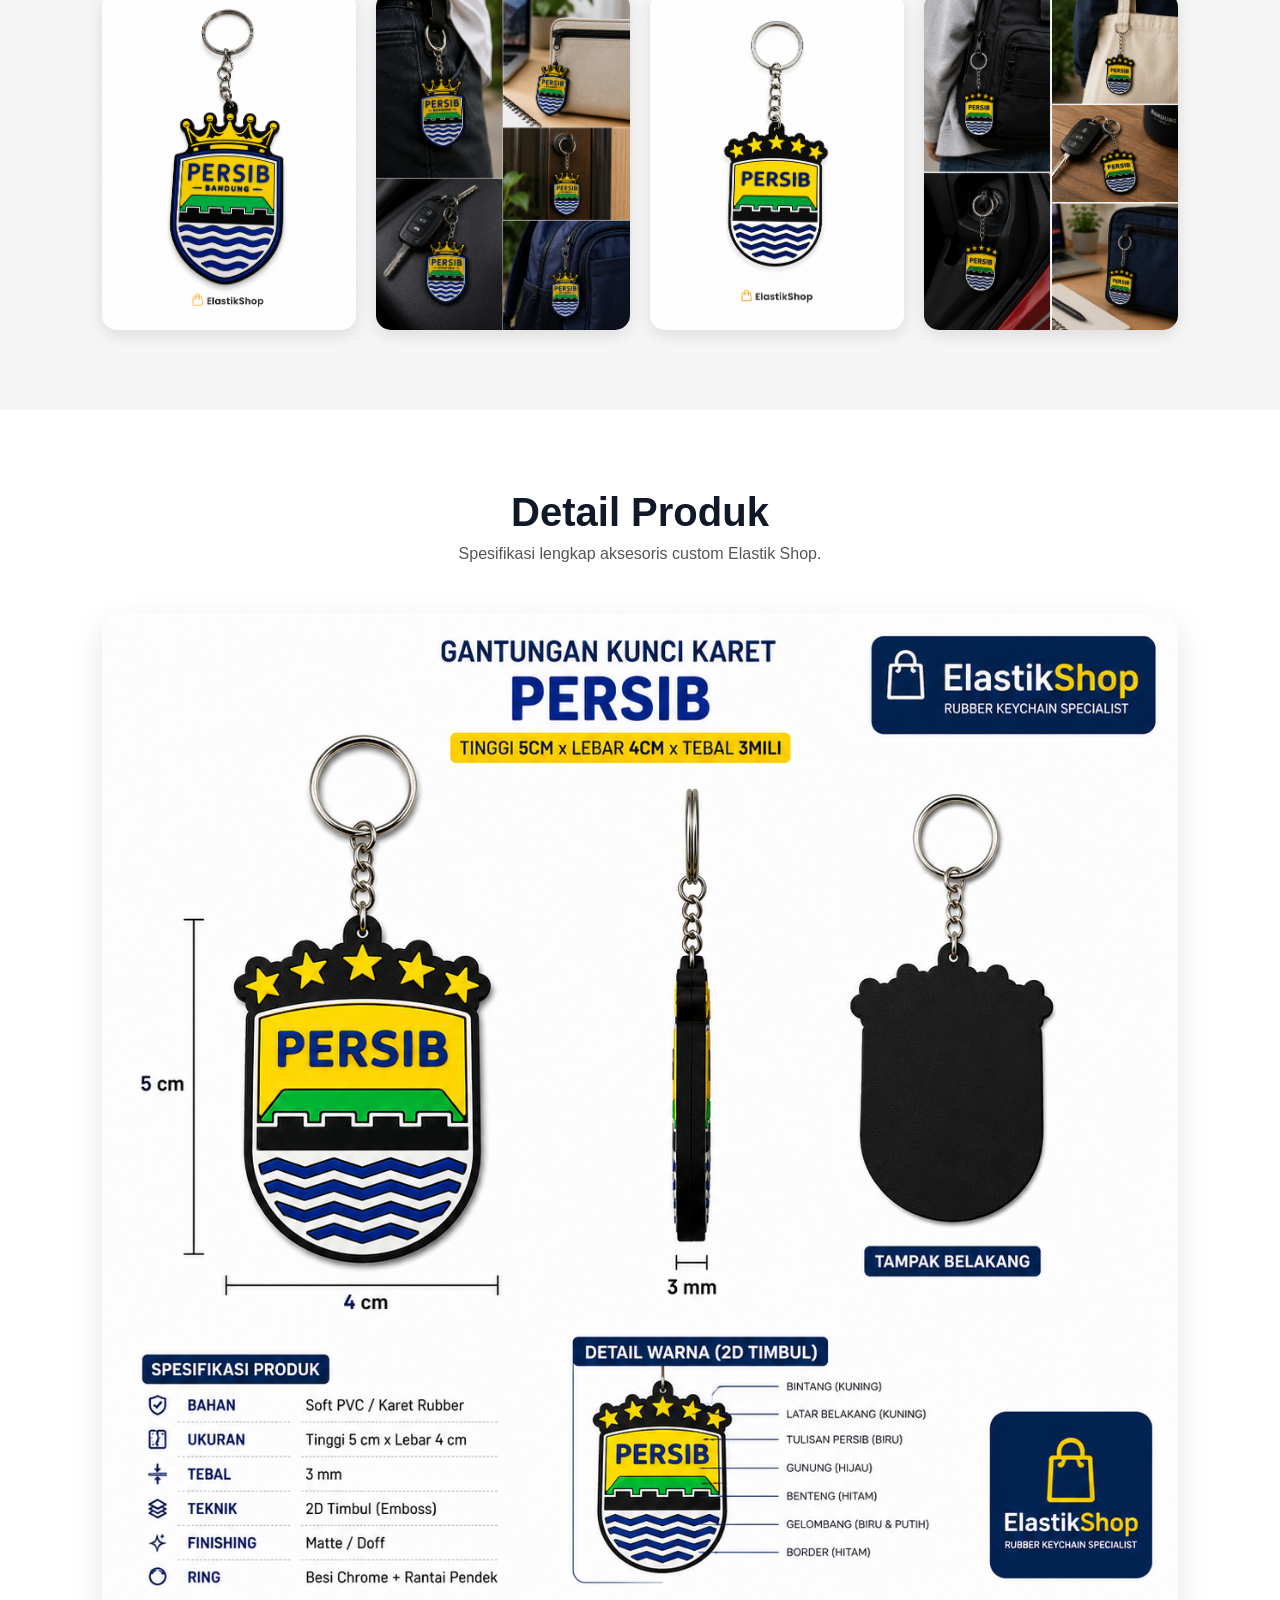
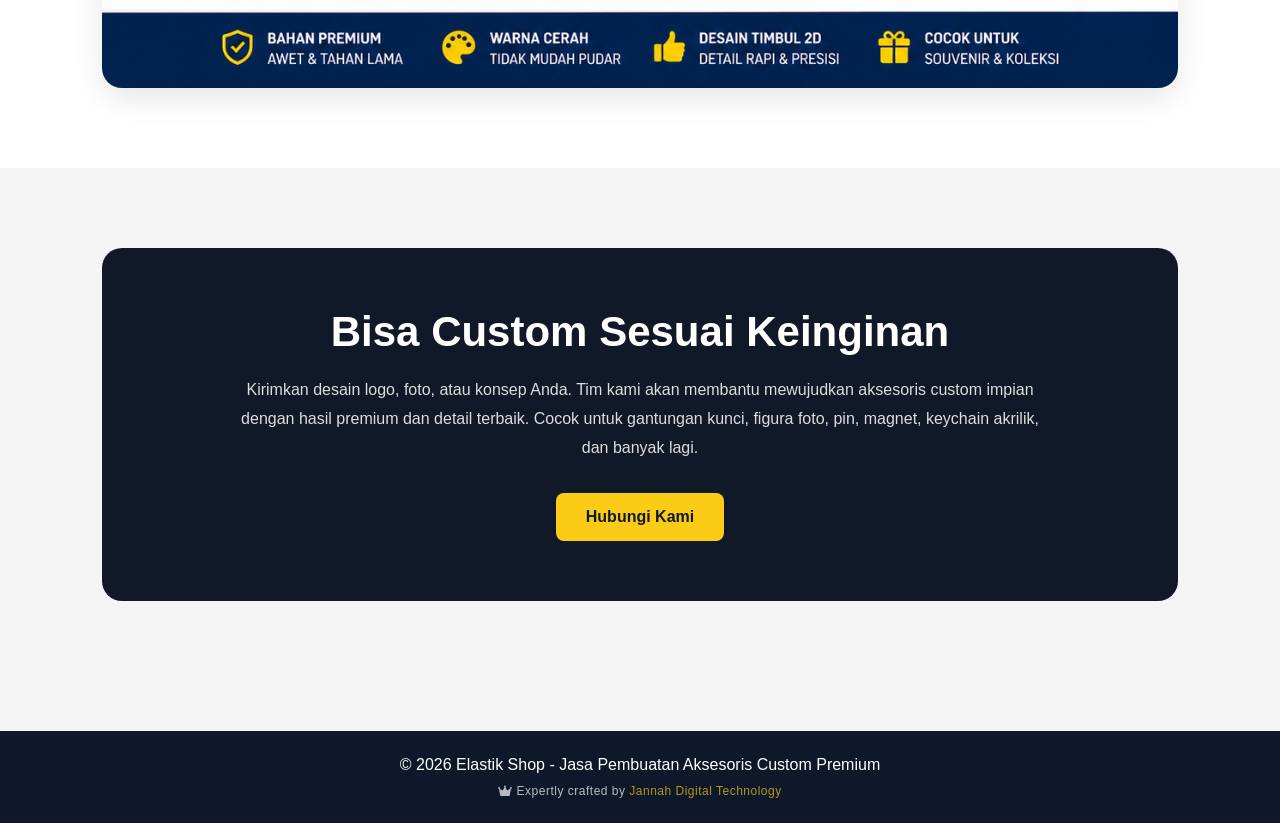
==== commit 92aa854b: "seciond commit" ====
--- a/index.html
+++ b/index.html
@@ -502,15 +502,12 @@
     <section class="hero">
       <div class="hero-text reveal">
         <h1>
-          Jasa Pembuatan
-          <span>Aksesoris Custom Premium</span><br />
-          Gantungan Kunci, Figura Foto & Lainnya
+          <span>Aksesoris Custom Premium</span>
         </h1>
         <p>
-          Elastik Shop menyediakan jasa pembuatan berbagai aksesoris custom
-          berkualitas tinggi mulai dari gantungan kunci karet, figura foto
-          akrilik, pin, magnet, hingga merchandise eksklusif untuk brand,
-          komunitas, sekolah, dan acara spesial Anda.
+          Elastik Shop menyediakan aksesoris custom berkualitas: gantungan
+          kunci, figura foto, pin, magnet, dan merchandise eksklusif untuk
+          brand, komunitas, hingga acara spesial Anda.
         </p>
         <a href="custom.html" class="btn">Pesan Sekarang</a>
       </div>
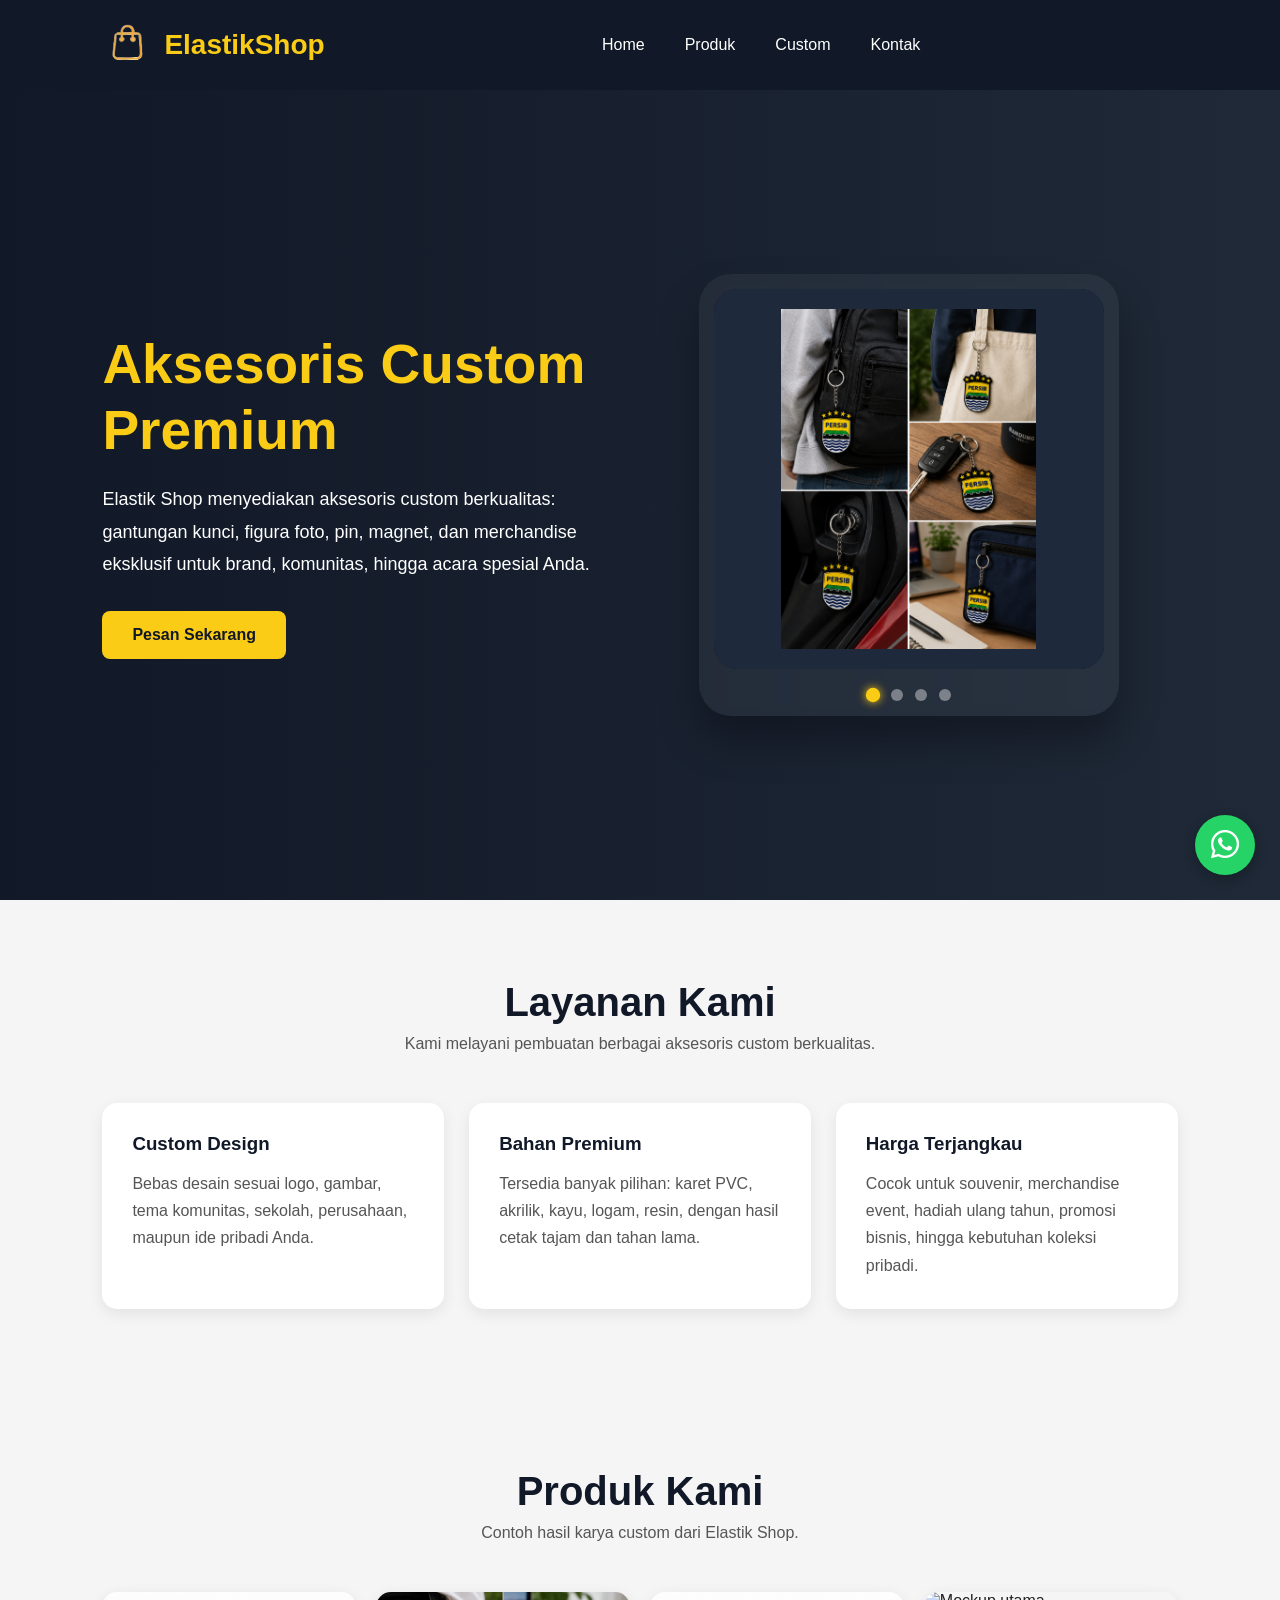
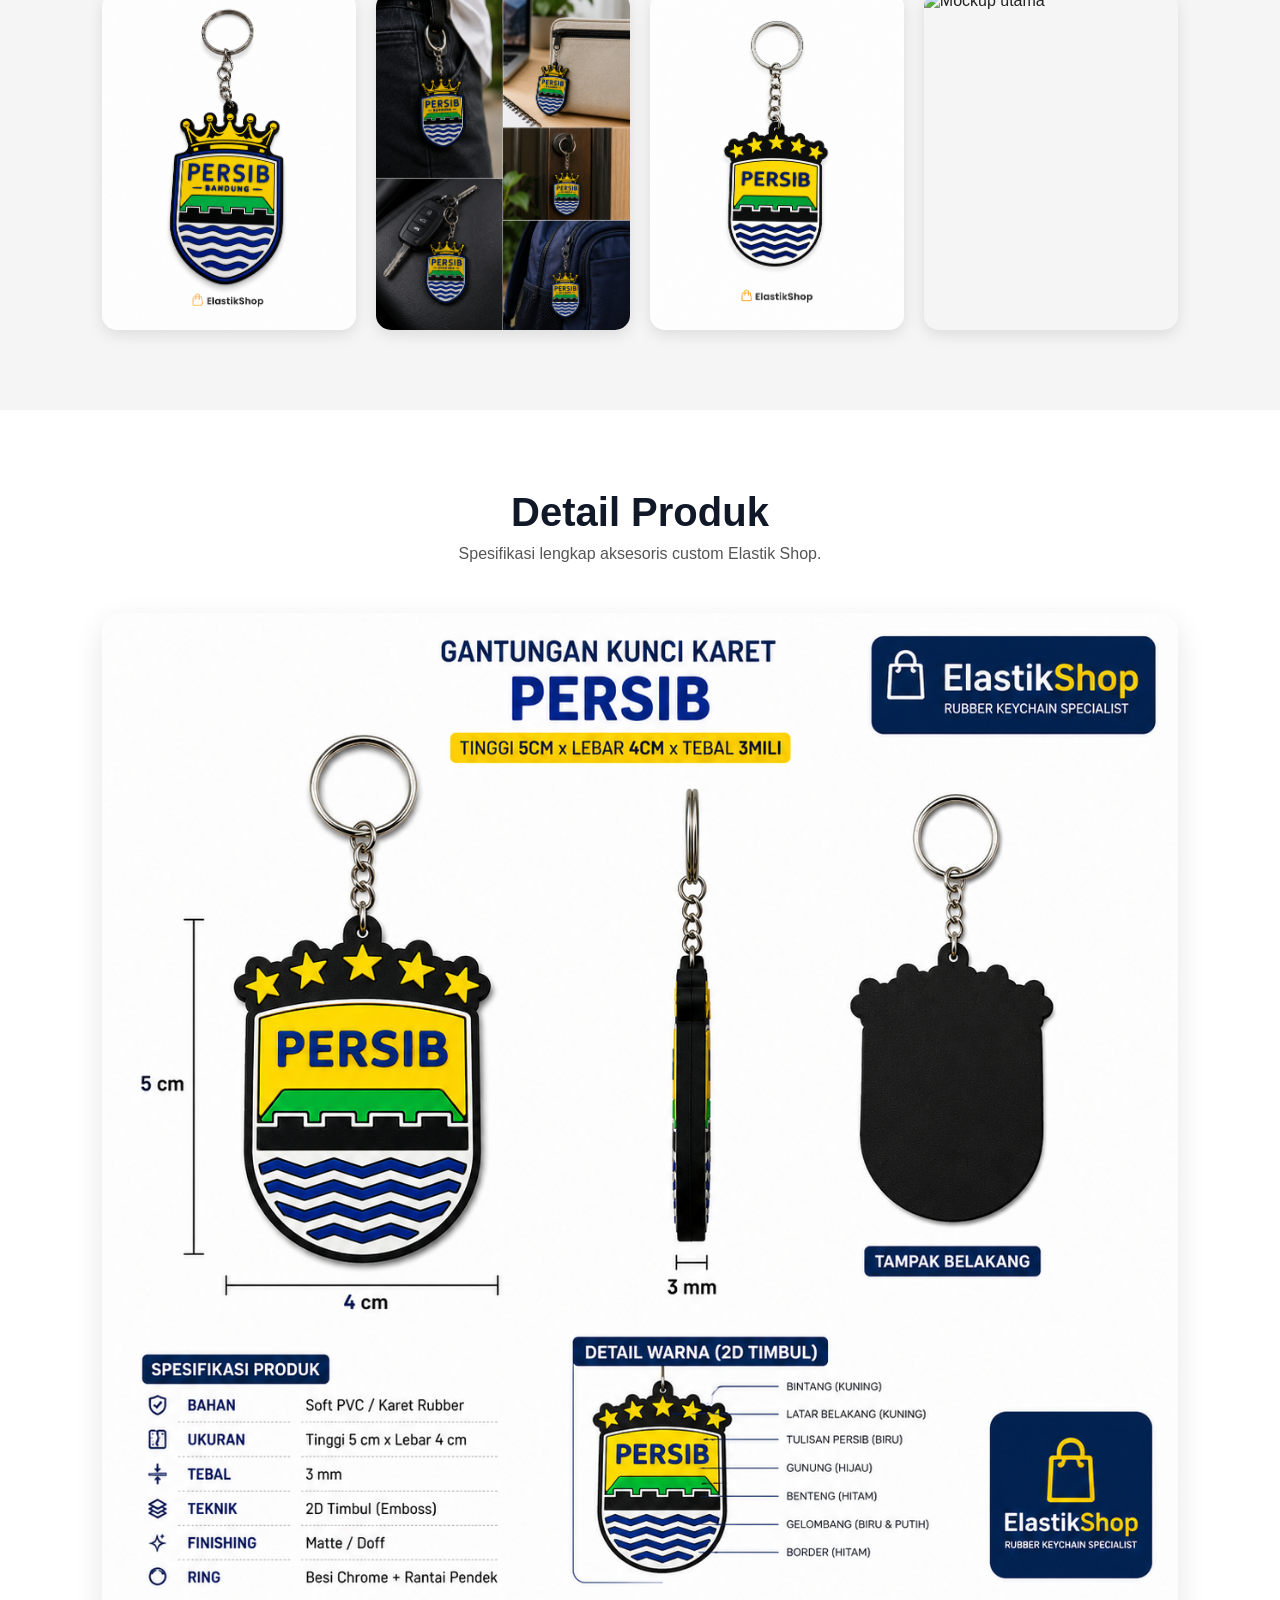
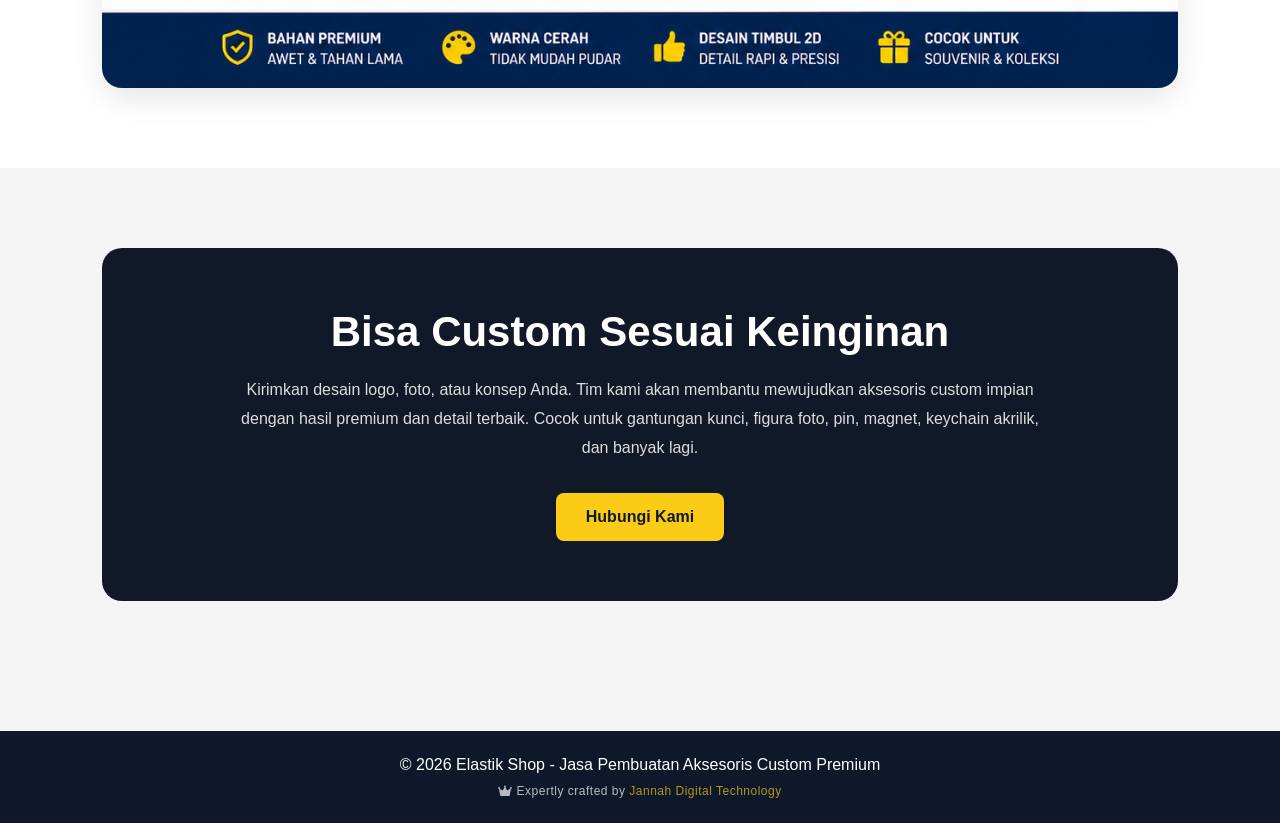
==== commit a3d09a31: "vercel SEO2" ====
--- a/index.html
+++ b/index.html
@@ -4,8 +4,17 @@
     <meta charset="UTF-8" />
     <meta name="viewport" content="width=device-width, initial-scale=1.0" />
     <title>Elastik Shop - Aksesoris Custom Premium</title>
-
-    <!-- Font Awesome (untuk ikon close & navigasi lightbox) -->
+    <meta
+      name="description"
+      content="Elastik Shop melayani pembuatan gantungan kunci karet custom PVC berkualitas untuk komunitas, perusahaan, sekolah, dan merchandise event." />
+    <meta
+      name="keywords"
+      content="gantungan kunci custom, gantungan kunci karet, keychain PVC, souvenir custom, merchandise custom" />
+    <meta name="author" content="Elastik Shop" />
+    <meta name="robots" content="index, follow" />
+    <link rel="icon" type="image/png" href="logo-elastik.png" />
+
+    <!-- Font Awesome -->
     <link
       rel="stylesheet"
       href="https://cdnjs.cloudflare.com/ajax/libs/font-awesome/6.0.0-beta3/css/all.min.css" />
@@ -478,10 +487,42 @@
           right: 15px;
         }
       }
+
+      /* ===== FLOATING WHATSAPP BUTTON ===== */
+      .wa-float {
+        position: fixed;
+        bottom: 25px;
+        right: 25px;
+        background-color: #25d366;
+        color: white;
+        width: 60px;
+        height: 60px;
+        border-radius: 50%;
+        text-align: center;
+        font-size: 32px;
+        line-height: 60px;
+        box-shadow: 0 4px 12px rgba(0, 0, 0, 0.25);
+        transition: all 0.3s ease;
+        z-index: 9998;
+        cursor: pointer;
+        text-decoration: none;
+      }
+      .wa-float:hover {
+        background-color: #128c7e;
+        transform: scale(1.08);
+        box-shadow: 0 6px 16px rgba(0, 0, 0, 0.3);
+      }
+      @media (max-width: 768px) {
+        .wa-float {
+          width: 50px;
+          height: 50px;
+          font-size: 28px;
+          line-height: 50px;
+          bottom: 20px;
+          right: 20px;
+        }
+      }
     </style>
-    <link
-      rel="stylesheet"
-      href="https://cdnjs.cloudflare.com/ajax/libs/font-awesome/6.0.0-beta3/css/all.min.css" />
   </head>
   <body>
     <header>
@@ -564,7 +605,7 @@
         <img src="persib.png" alt="Produk Persib" class="reveal" />
         <img src="mouckup01.png" alt="Mockup 1" class="reveal" />
         <img src="persib2.png" alt="Produk Persib 2" class="reveal" />
-        <img src="mockup.png" alt="Mockup utama" class="reveal" />
+        <img src="mouckup.png" alt="Mockup utama" class="reveal" />
       </div>
     </section>
 
@@ -613,6 +654,16 @@
       <span class="lightbox-next">&#10095;</span>
     </div>
 
+    <!-- Floating WhatsApp Button -->
+    <a
+      href="https://wa.me/628972089767?text=Halo%20Elastik%20Shop%2C%20saya%20tertarik%20dengan%20produk%20custom%20Anda"
+      class="wa-float"
+      target="_blank"
+      rel="noopener noreferrer"
+      aria-label="Chat via WhatsApp">
+      <i class="fab fa-whatsapp"></i>
+    </a>
+
     <script>
       // Hamburger menu
       const hamburger = document.getElementById("hamburgerBtn");
@@ -700,7 +751,6 @@
       window.addEventListener("resize", checkReveal);
 
       // ===== LIGHTBOX (klik gambar untuk memperbesar) =====
-      // Kumpulkan semua gambar yang ingin diberi fitur lightbox
       const galleryImages = document.querySelectorAll(
         ".gallery img, .product-detail-image img",
       );
@@ -713,7 +763,6 @@
       let currentImageIndex = 0;
       let imageList = [];
 
-      // Kumpulkan src dan alt dari semua gambar target
       function updateImageList() {
         imageList = [];
         galleryImages.forEach((img) => {
@@ -724,7 +773,6 @@
         });
       }
 
-      // Tampilkan gambar lightbox berdasarkan indeks
       function showLightbox(index) {
         if (index < 0) index = 0;
         if (index >= imageList.length) index = imageList.length - 1;
@@ -735,13 +783,11 @@
         lightbox.classList.add("active");
       }
 
-      // Event klik pada setiap gambar target
       function bindClickEvents() {
         galleryImages.forEach((img, idx) => {
           img.addEventListener("click", (e) => {
             e.stopPropagation();
-            updateImageList(); // refresh daftar gambar (jika ada perubahan dinamis)
-            // cari indeks yang benar berdasarkan src
+            updateImageList();
             const newIndex = imageList.findIndex(
               (item) => item.src === img.src,
             );
@@ -750,12 +796,10 @@
         });
       }
 
-      // Tutup lightbox
       function closeLightbox() {
         lightbox.classList.remove("active");
       }
 
-      // Navigasi prev/next
       function prevImage() {
         if (imageList.length === 0) return;
         let newIndex = currentImageIndex - 1;
@@ -770,7 +814,6 @@
         showLightbox(newIndex);
       }
 
-      // Event listener
       closeBtn.addEventListener("click", closeLightbox);
       prevBtn.addEventListener("click", (e) => {
         e.stopPropagation();
@@ -781,14 +824,12 @@
         nextImage();
       });
 
-      // Tutup lightbox jika klik di area gelap (di luar gambar)
       lightbox.addEventListener("click", (e) => {
         if (e.target === lightbox) {
           closeLightbox();
         }
       });
 
-      // Tambahkan event keyboard (ESC untuk tutup, panah kiri/kanan)
       document.addEventListener("keydown", (e) => {
         if (!lightbox.classList.contains("active")) return;
         if (e.key === "Escape") {
@@ -800,10 +841,7 @@
         }
       });
 
-      // Inisialisasi binding klik setelah DOM ready
       bindClickEvents();
-      // Jika ada gambar yang ditambahkan secara dinamis nanti, kita bisa panggil ulang bindClickEvents
-      // Tapi di halaman ini statis, jadi cukup sekali.
     </script>
   </body>
 </html>
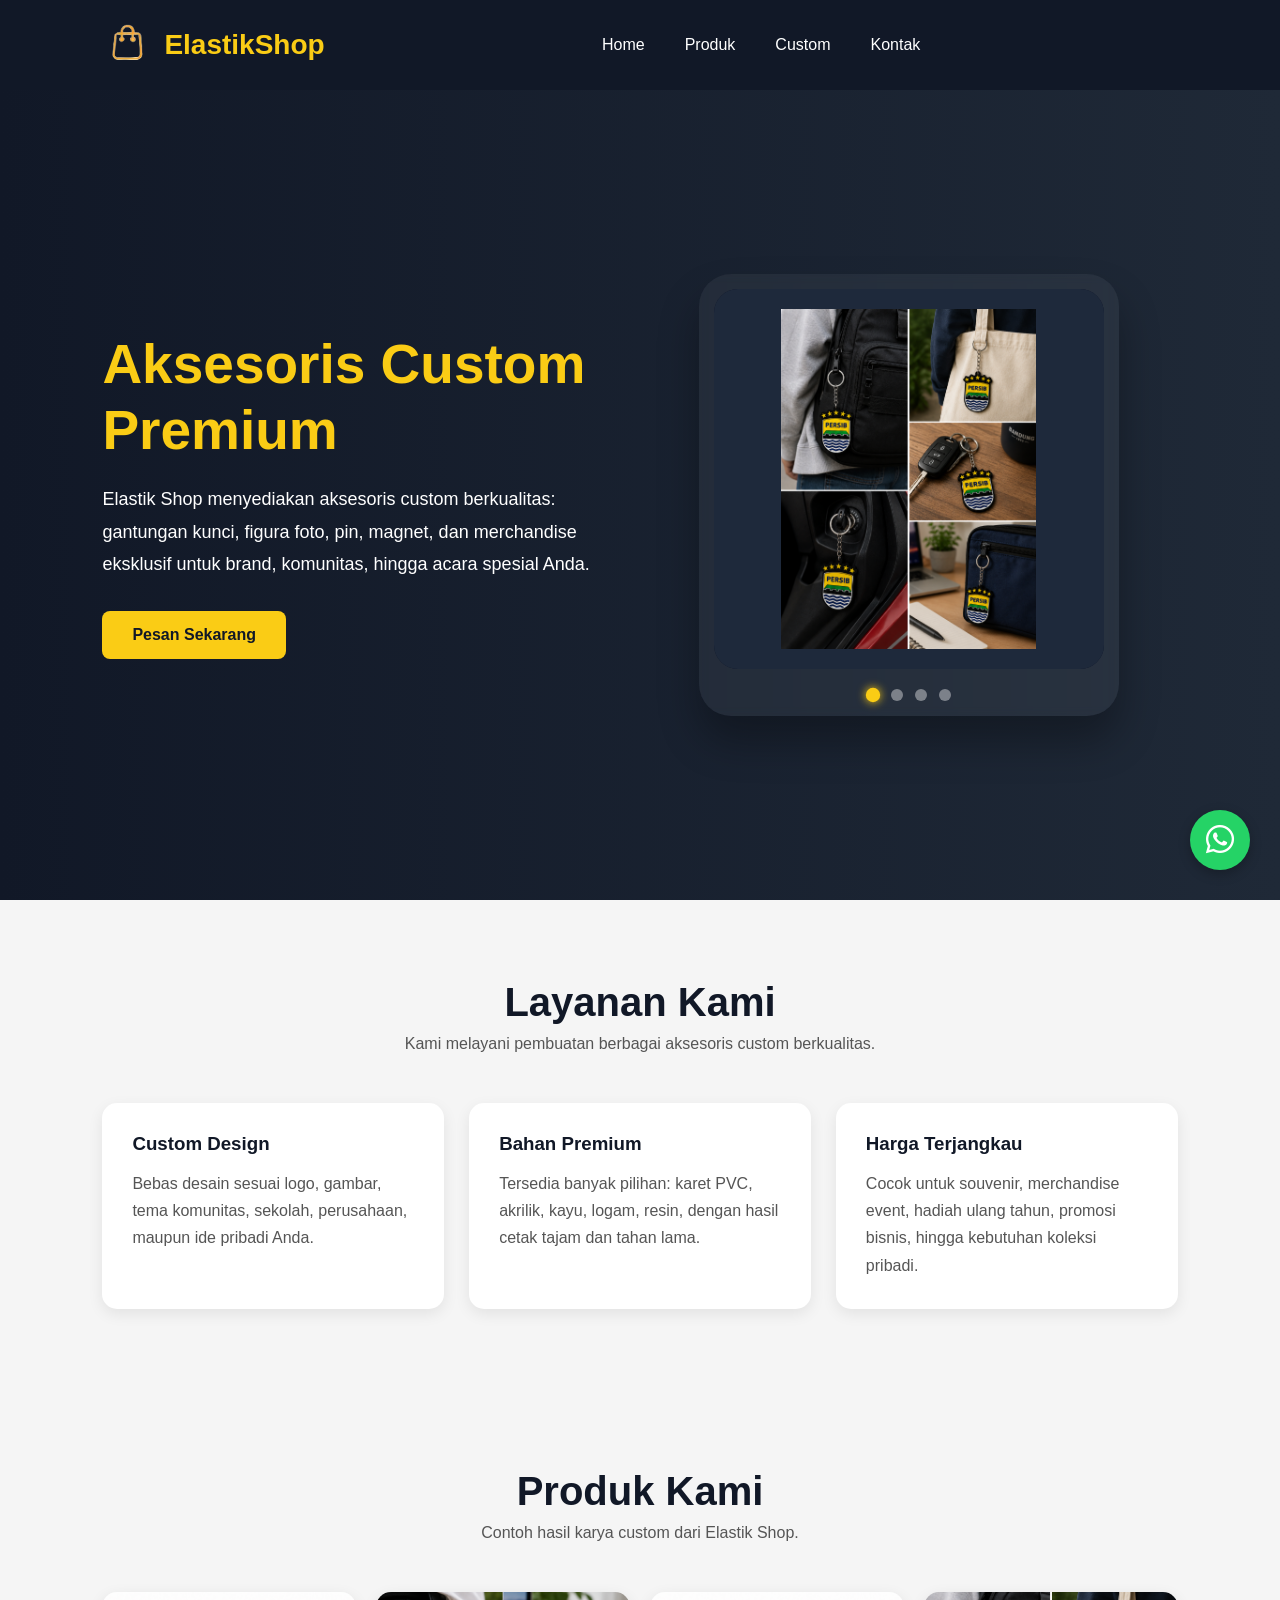
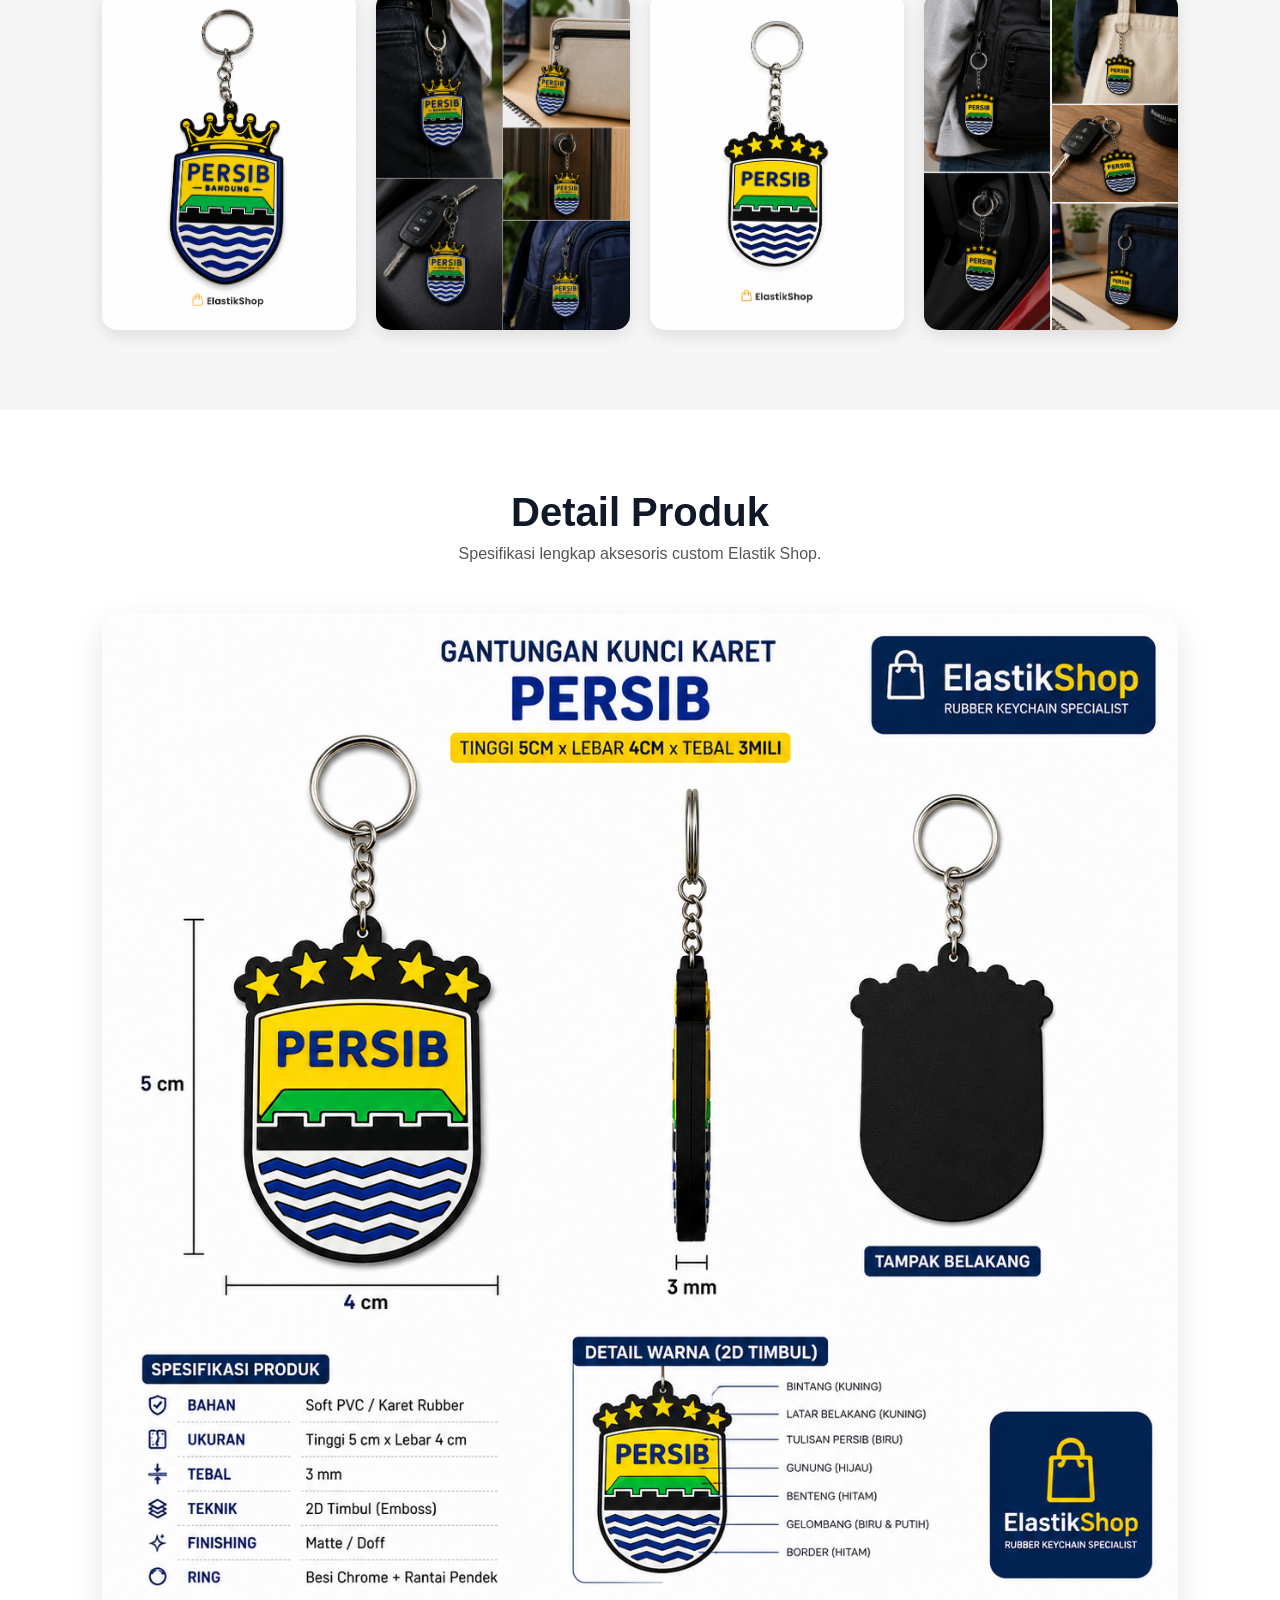
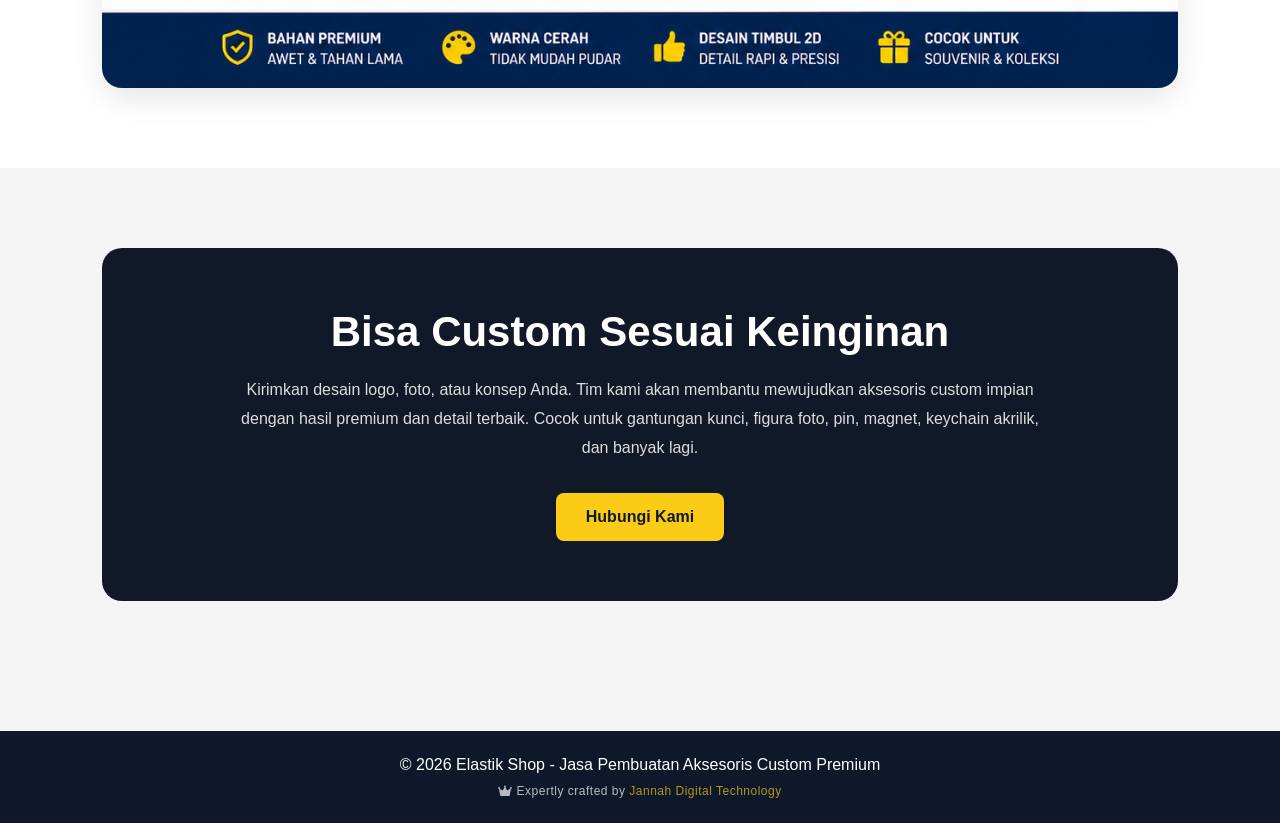
==== commit 6cfab278: "finish one day" ====
--- a/index.html
+++ b/index.html
@@ -488,11 +488,26 @@
         }
       }
 
-      /* ===== FLOATING WHATSAPP BUTTON ===== */
+      /* ===== FLOATING WHATSAPP BUTTON dengan animasi Pulse ===== */
+      @keyframes pulse-wa {
+        0% {
+          transform: scale(1);
+          box-shadow: 0 4px 12px rgba(0, 0, 0, 0.25);
+        }
+        50% {
+          transform: scale(1.08);
+          box-shadow: 0 8px 20px rgba(0, 0, 0, 0.35);
+        }
+        100% {
+          transform: scale(1);
+          box-shadow: 0 4px 12px rgba(0, 0, 0, 0.25);
+        }
+      }
+
       .wa-float {
         position: fixed;
-        bottom: 25px;
-        right: 25px;
+        bottom: 30px;
+        right: 30px;
         background-color: #25d366;
         color: white;
         width: 60px;
@@ -506,20 +521,25 @@
         z-index: 9998;
         cursor: pointer;
         text-decoration: none;
+        animation: pulse-wa 1.8s infinite ease-in-out;
+        will-change: transform;
       }
       .wa-float:hover {
+        animation: none;
         background-color: #128c7e;
-        transform: scale(1.08);
-        box-shadow: 0 6px 16px rgba(0, 0, 0, 0.3);
-      }
+        transform: scale(1.1);
+        box-shadow: 0 6px 18px rgba(0, 0, 0, 0.3);
+      }
+      /* Perbaikan untuk mobile */
       @media (max-width: 768px) {
         .wa-float {
-          width: 50px;
-          height: 50px;
-          font-size: 28px;
-          line-height: 50px;
-          bottom: 20px;
-          right: 20px;
+          width: 56px;
+          height: 56px;
+          font-size: 30px;
+          line-height: 56px;
+          bottom: 24px;
+          right: 24px;
+          animation: pulse-wa 1.5s infinite ease-in-out;
         }
       }
     </style>
@@ -605,7 +625,7 @@
         <img src="persib.png" alt="Produk Persib" class="reveal" />
         <img src="mouckup01.png" alt="Mockup 1" class="reveal" />
         <img src="persib2.png" alt="Produk Persib 2" class="reveal" />
-        <img src="mouckup.png" alt="Mockup utama" class="reveal" />
+        <img src="mockup.png" alt="Mockup utama" class="reveal" />
       </div>
     </section>
 
@@ -654,7 +674,7 @@
       <span class="lightbox-next">&#10095;</span>
     </div>
 
-    <!-- Floating WhatsApp Button -->
+    <!-- Floating WhatsApp Button dengan animasi -->
     <a
       href="https://wa.me/628972089767?text=Halo%20Elastik%20Shop%2C%20saya%20tertarik%20dengan%20produk%20custom%20Anda"
       class="wa-float"
@@ -750,7 +770,7 @@
       window.addEventListener("scroll", checkReveal);
       window.addEventListener("resize", checkReveal);
 
-      // ===== LIGHTBOX (klik gambar untuk memperbesar) =====
+      // ===== LIGHTBOX =====
       const galleryImages = document.querySelectorAll(
         ".gallery img, .product-detail-image img",
       );
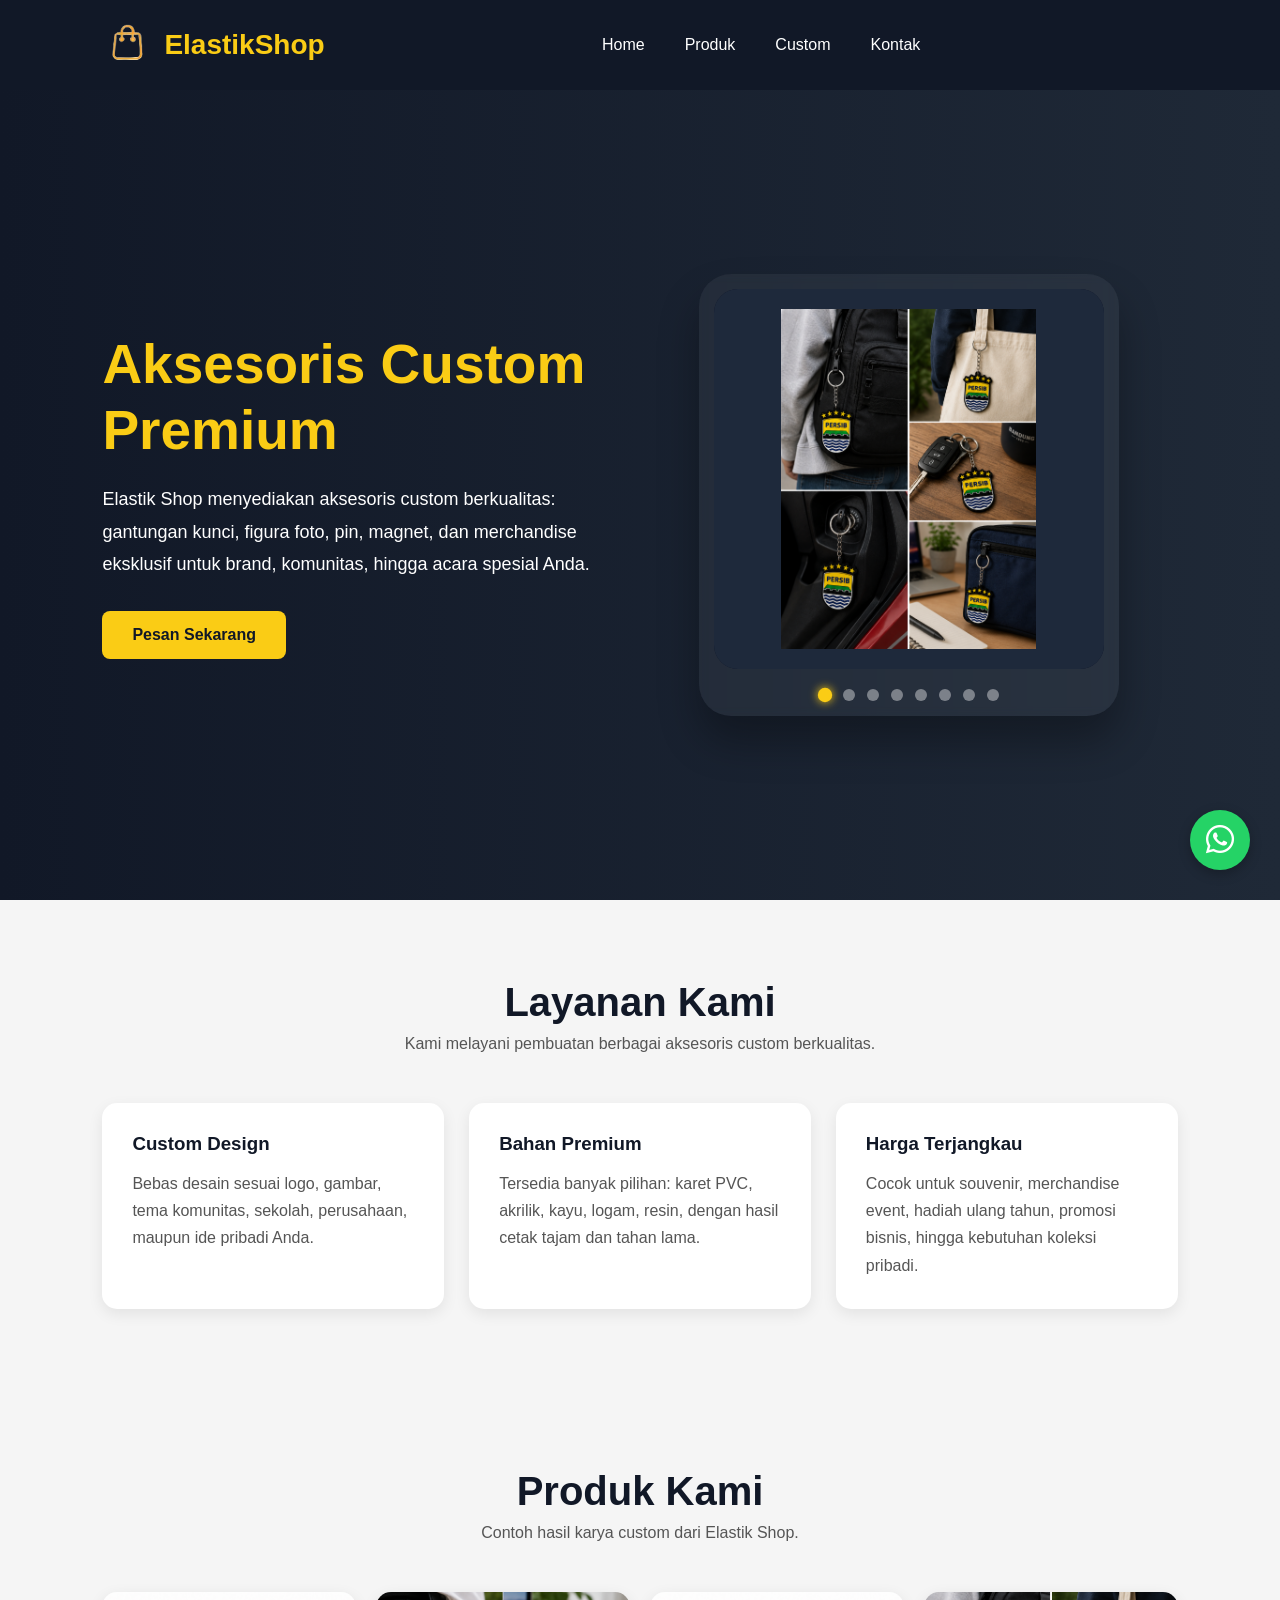
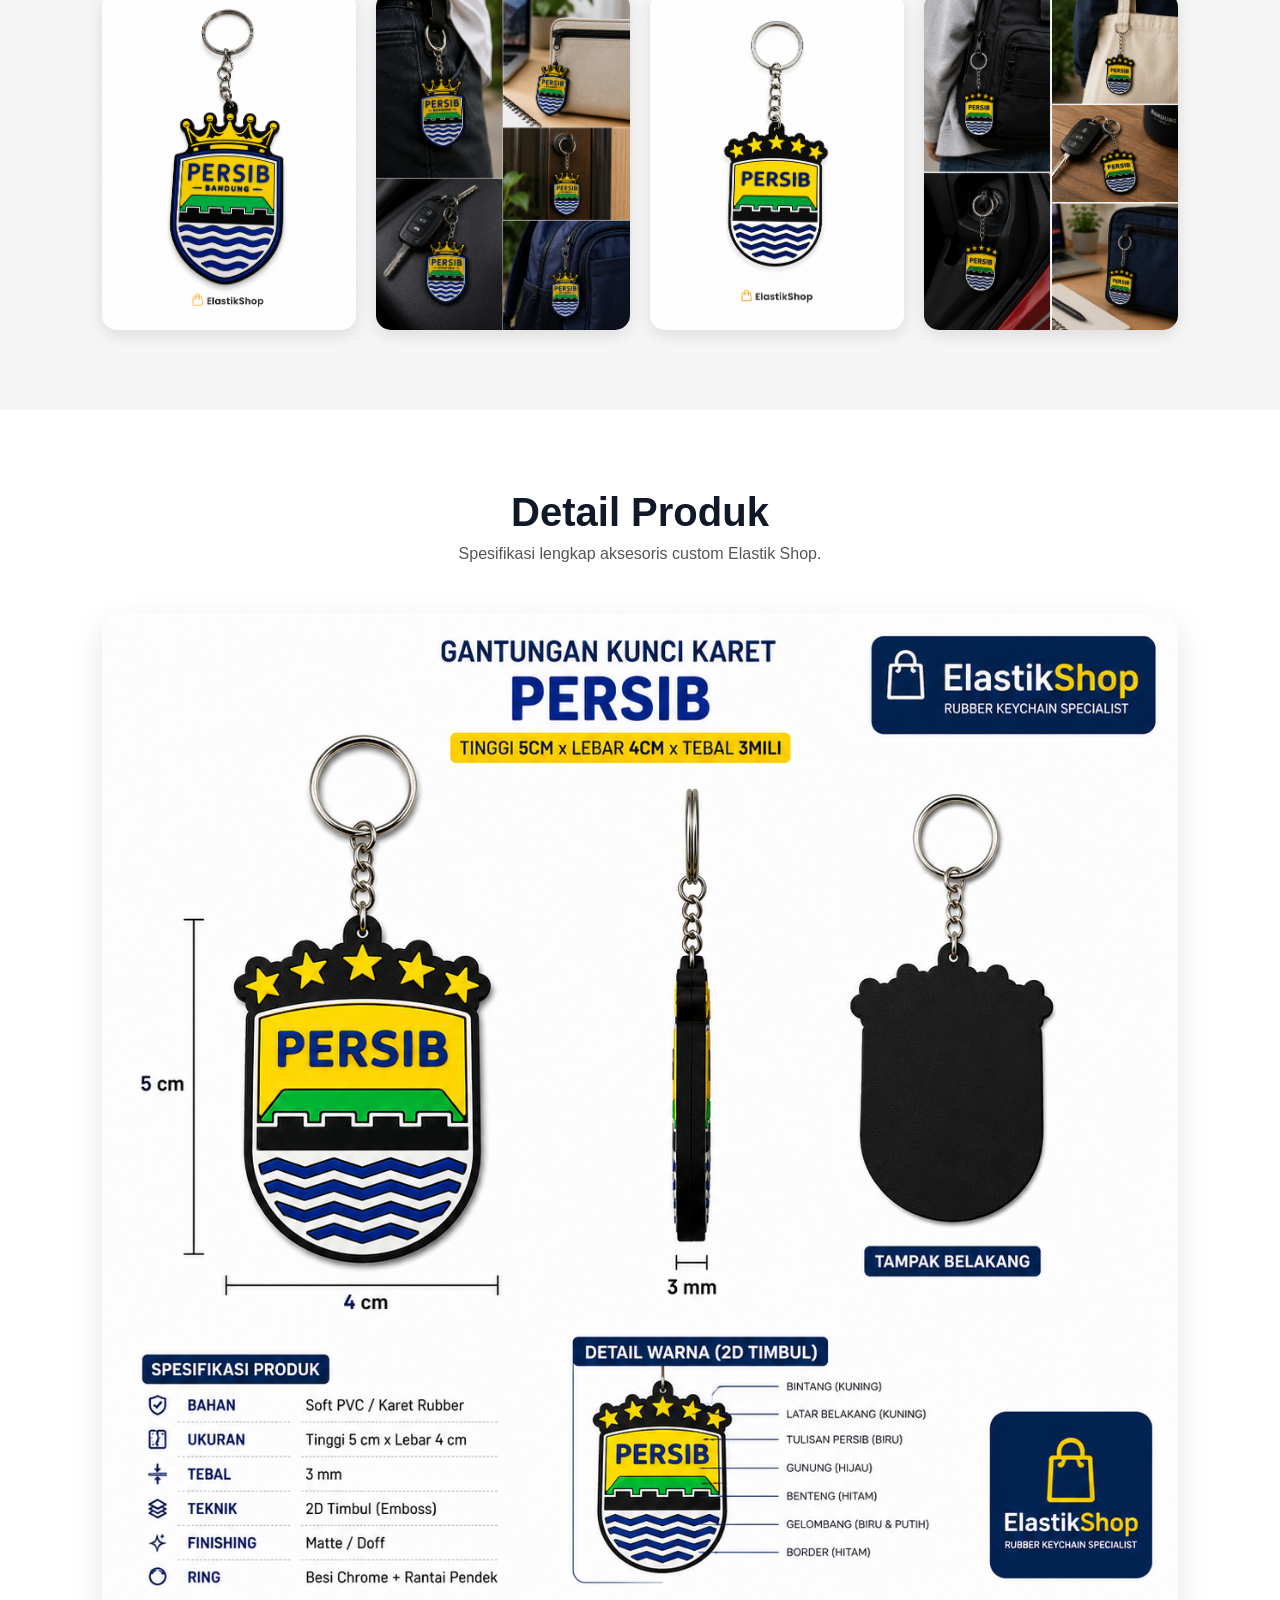
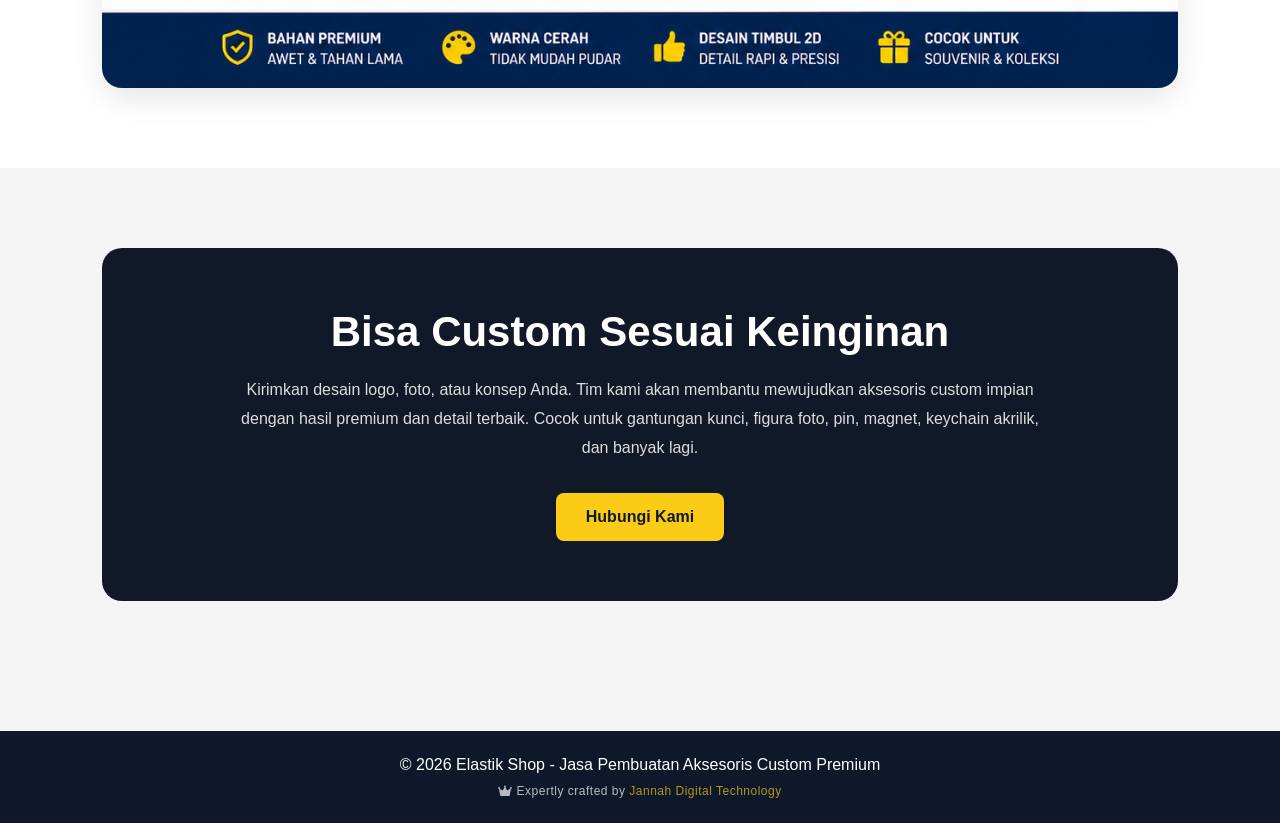
==== commit 8d3959d7: "figura" ====
--- a/index.html
+++ b/index.html
@@ -576,10 +576,17 @@
       <div class="hero-image reveal">
         <div class="slider-container">
           <div class="slider" id="slider">
+            <!-- Slide awal (produk asli) -->
             <img src="mockup.png" class="slide active" alt="Produk 1" />
             <img src="detail.png" class="slide" alt="Detail Produk" />
             <img src="mouckup01.png" class="slide" alt="Produk 2" />
             <img src="detail01.png" class="slide" alt="Detail Lain" />
+
+            <!-- 4 GAMBAR FIGURA LIGHTING PAINTING (BARU) -->
+            <img src="figura1.jpeg" class="slide" alt="Figura Lighting 1" />
+            <img src="figura2.png" class="slide" alt="Figura Lighting 2" />
+            <img src="figura3.png" class="slide" alt="Figura Lighting 3" />
+            <img src="figura4.png" class="slide" alt="Figura Lighting 4" />
           </div>
           <div class="slider-dots" id="sliderDots"></div>
         </div>
@@ -864,4 +871,4 @@
       bindClickEvents();
     </script>
   </body>
-</html>
+</html>
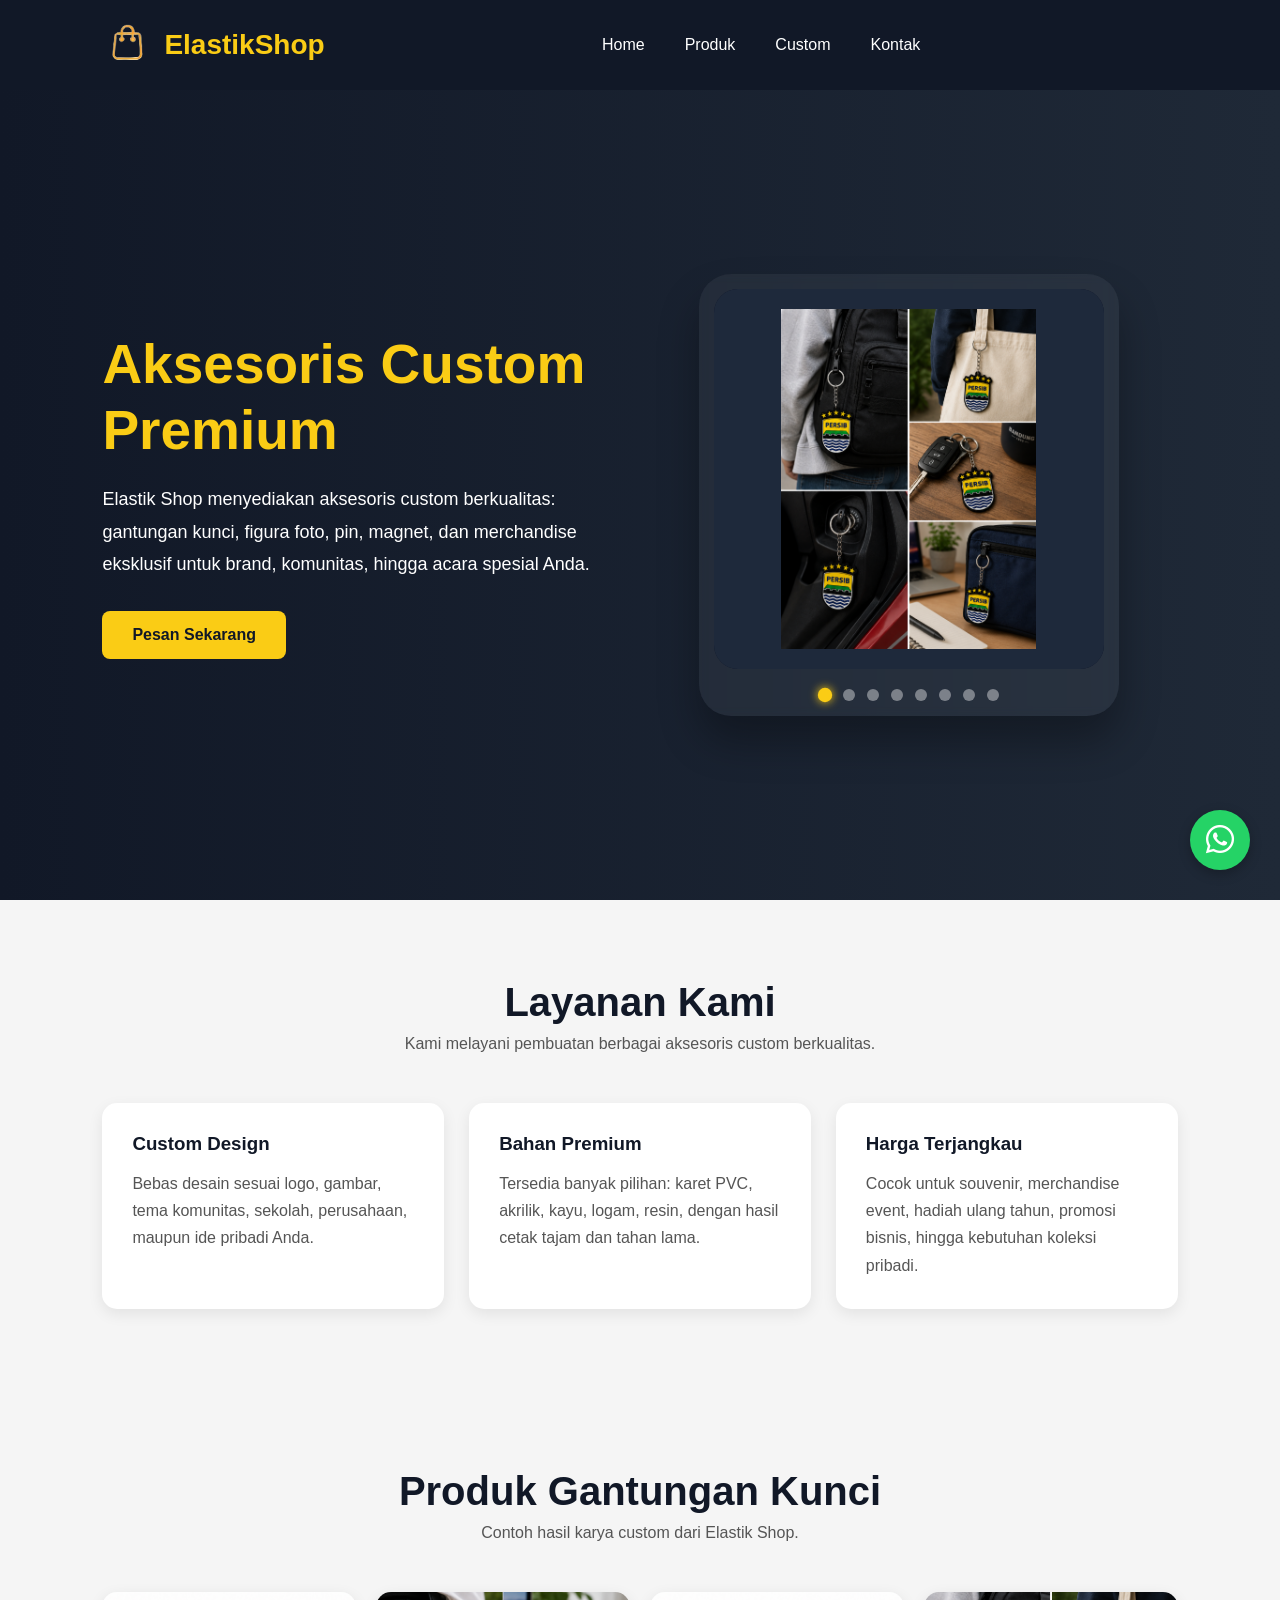
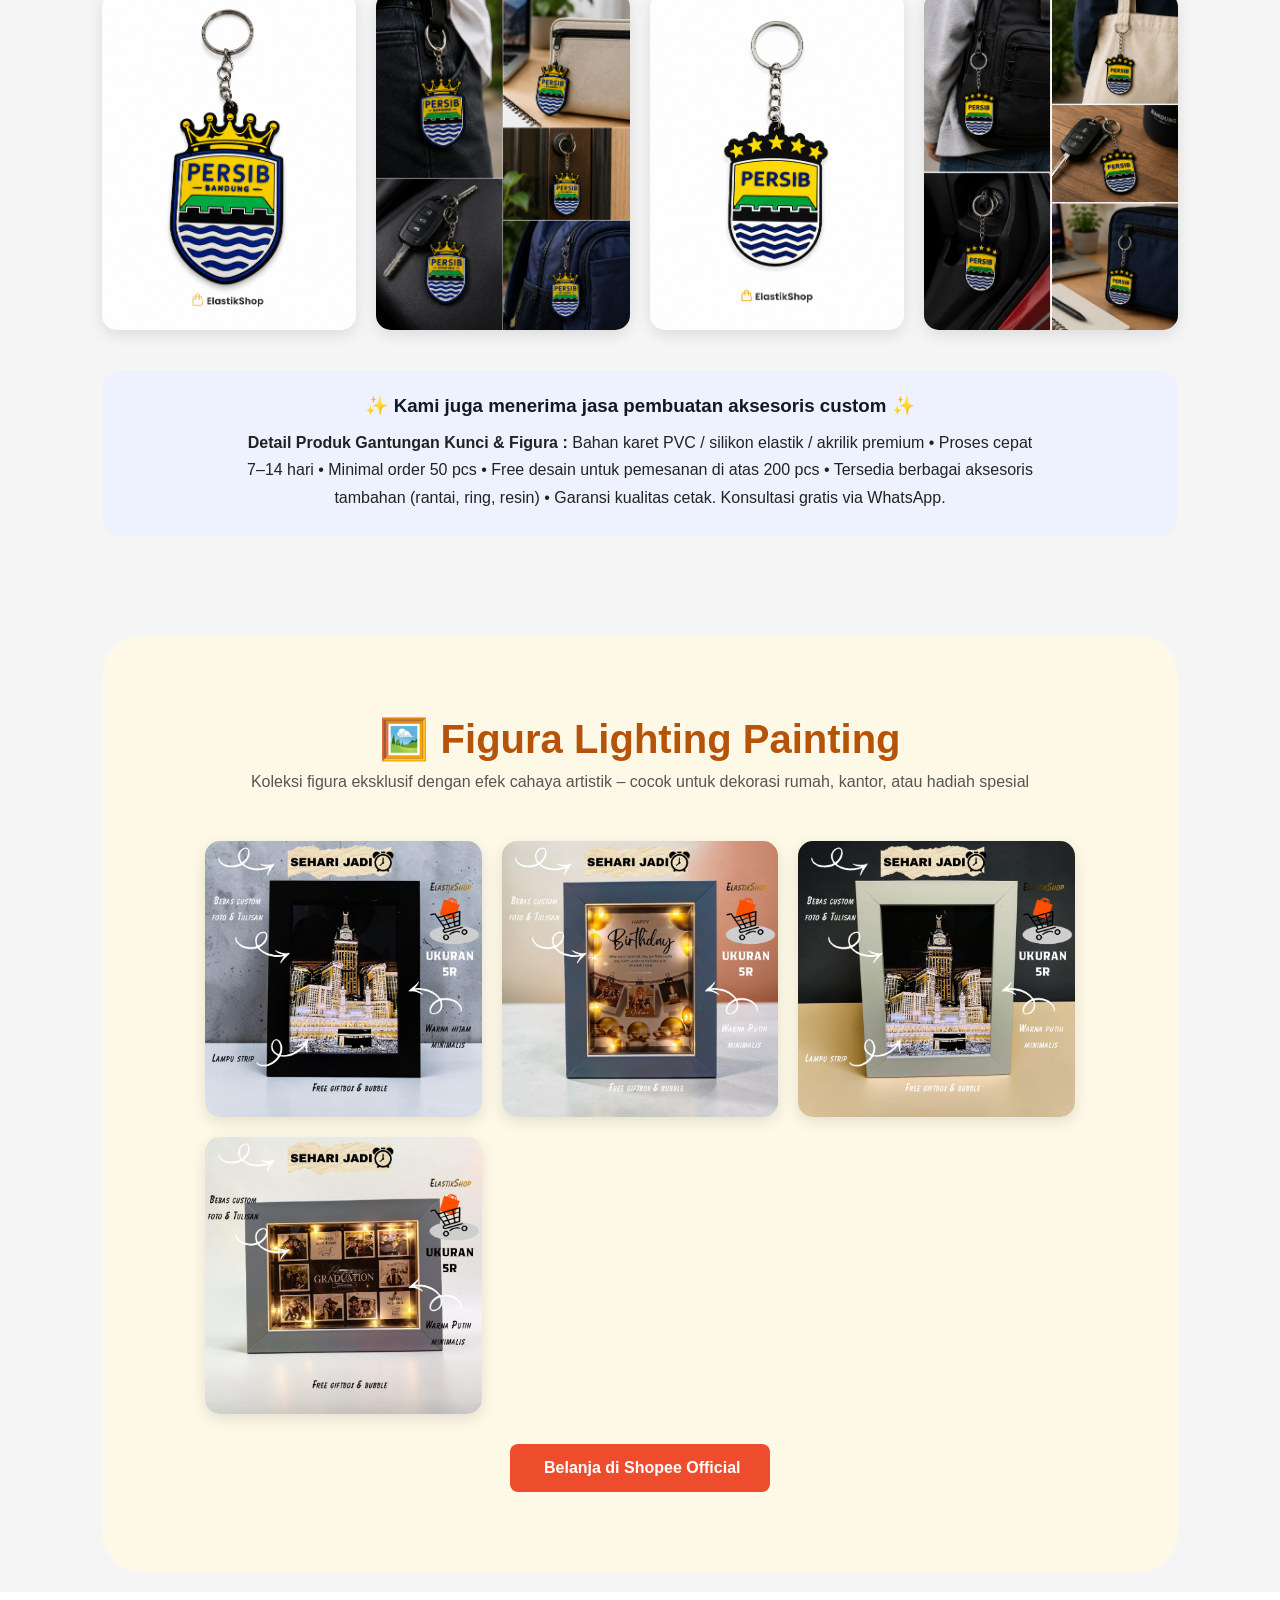
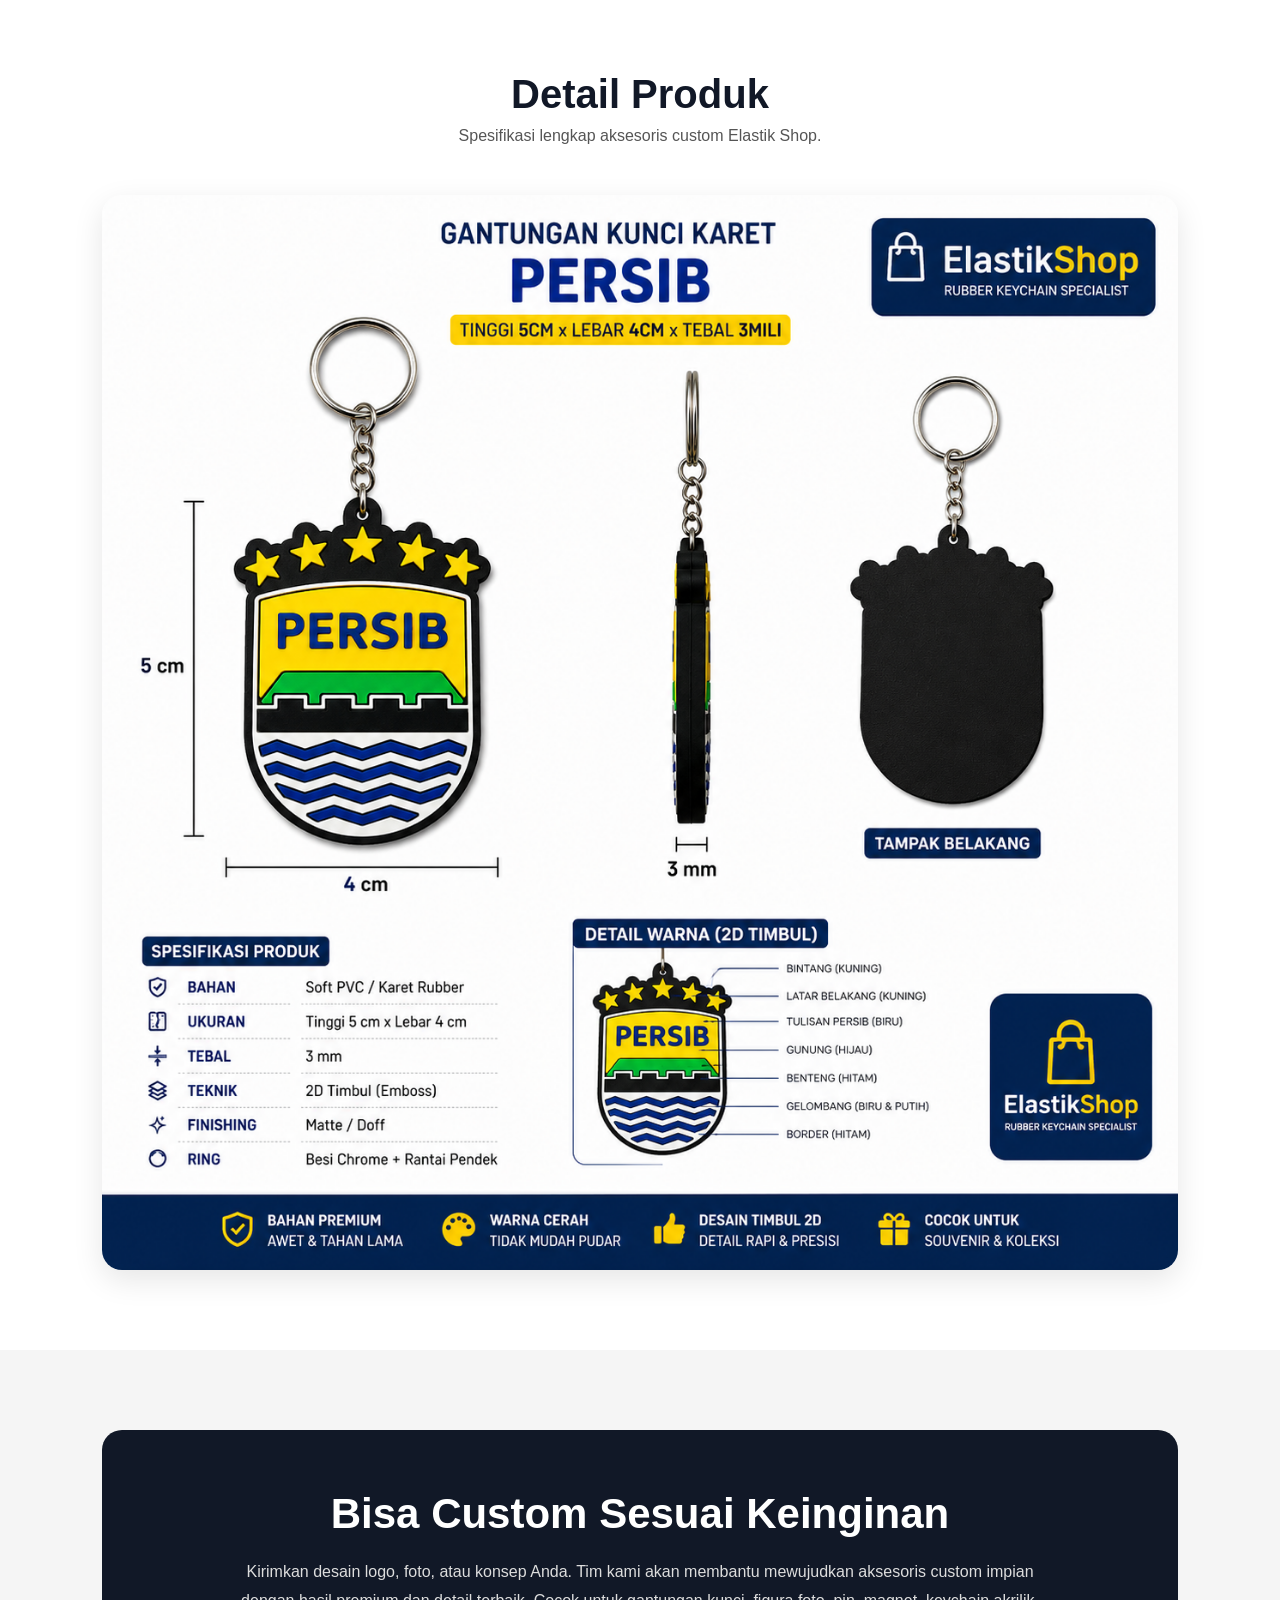
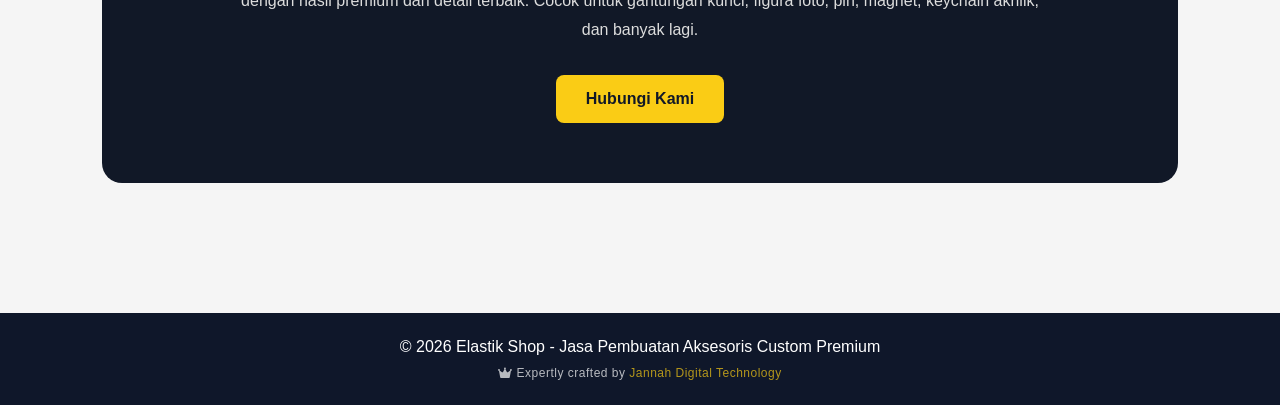
==== commit 7a2530f7: "finish" ====
--- a/index.html
+++ b/index.html
@@ -12,7 +12,7 @@
       content="gantungan kunci custom, gantungan kunci karet, keychain PVC, souvenir custom, merchandise custom" />
     <meta name="author" content="Elastik Shop" />
     <meta name="robots" content="index, follow" />
-    <link rel="icon" type="image/png" href="logo-elastik.png" />
+    <link rel="icon" type="image/png" href="assets/images/logo-elastik.png" />
 
     <!-- Font Awesome -->
     <link
@@ -20,6 +20,7 @@
       href="https://cdnjs.cloudflare.com/ajax/libs/font-awesome/6.0.0-beta3/css/all.min.css" />
 
     <style>
+      /* ===== SEMUA STYLE SAMA PERSIS DENGAN YANG ANDA PUNYA ===== */
       * {
         margin: 0;
         padding: 0;
@@ -403,14 +404,7 @@
         transform: translateY(0);
       }
 
-      .card.reveal {
-        transition-delay: 0.1s;
-      }
-      .gallery img.reveal {
-        transition-delay: 0.05s;
-      }
-
-      /* ===== LIGHTBOX STYLE ===== */
+      /* ===== LIGHTBOX YANG DIPERKUAT (menampilkan harga & link Shopee) ===== */
       .lightbox {
         display: none;
         position: fixed;
@@ -430,11 +424,45 @@
       }
       .lightbox-img {
         max-width: 90%;
-        max-height: 85%;
+        max-height: 70vh;
         object-fit: contain;
         border-radius: 8px;
         box-shadow: 0 0 20px rgba(0, 0, 0, 0.5);
         cursor: default;
+        margin-bottom: 20px;
+      }
+      .lightbox-detail {
+        background: rgba(0, 0, 0, 0.7);
+        padding: 15px 25px;
+        border-radius: 40px;
+        text-align: center;
+        color: white;
+        backdrop-filter: blur(8px);
+        max-width: 90%;
+      }
+      .lightbox-detail p {
+        margin: 8px 0;
+        font-size: 18px;
+      }
+      .lightbox-detail .price {
+        font-size: 24px;
+        font-weight: bold;
+        color: #facc15;
+      }
+      .shopee-link {
+        display: inline-block;
+        background: #ee4d2d;
+        color: white;
+        padding: 8px 20px;
+        border-radius: 30px;
+        text-decoration: none;
+        font-weight: bold;
+        margin-top: 10px;
+        transition: 0.2s;
+      }
+      .shopee-link:hover {
+        background: #d93a1a;
+        transform: scale(1.02);
       }
       .lightbox-close {
         position: absolute;
@@ -486,9 +514,15 @@
           top: 10px;
           right: 15px;
         }
-      }
-
-      /* ===== FLOATING WHATSAPP BUTTON dengan animasi Pulse ===== */
+        .lightbox-detail p {
+          font-size: 14px;
+        }
+        .lightbox-detail .price {
+          font-size: 20px;
+        }
+      }
+
+      /* ===== FLOATING WHATSAPP BUTTON ===== */
       @keyframes pulse-wa {
         0% {
           transform: scale(1);
@@ -530,7 +564,6 @@
         transform: scale(1.1);
         box-shadow: 0 6px 18px rgba(0, 0, 0, 0.3);
       }
-      /* Perbaikan untuk mobile */
       @media (max-width: 768px) {
         .wa-float {
           width: 56px;
@@ -547,7 +580,7 @@
   <body>
     <header>
       <div class="logo">
-        <img src="logo-elastik.png" alt="Logo Elastik Shop" />
+        <img src="assets/images/logo-elastik.png" alt="Logo Elastik Shop" />
         <span>ElastikShop</span>
       </div>
       <button class="hamburger" id="hamburgerBtn">☰</button>
@@ -562,9 +595,7 @@
 
     <section class="hero">
       <div class="hero-text reveal">
-        <h1>
-          <span>Aksesoris Custom Premium</span>
-        </h1>
+        <h1><span>Aksesoris Custom Premium</span></h1>
         <p>
           Elastik Shop menyediakan aksesoris custom berkualitas: gantungan
           kunci, figura foto, pin, magnet, dan merchandise eksklusif untuk
@@ -576,23 +607,47 @@
       <div class="hero-image reveal">
         <div class="slider-container">
           <div class="slider" id="slider">
-            <!-- Slide awal (produk asli) -->
-            <img src="mockup.png" class="slide active" alt="Produk 1" />
-            <img src="detail.png" class="slide" alt="Detail Produk" />
-            <img src="mouckup01.png" class="slide" alt="Produk 2" />
-            <img src="detail01.png" class="slide" alt="Detail Lain" />
-
-            <!-- 4 GAMBAR FIGURA LIGHTING PAINTING (BARU) -->
-            <img src="figura1.jpeg" class="slide" alt="Figura Lighting 1" />
-            <img src="figura2.png" class="slide" alt="Figura Lighting 2" />
-            <img src="figura3.png" class="slide" alt="Figura Lighting 3" />
-            <img src="figura4.png" class="slide" alt="Figura Lighting 4" />
+            <img
+              src="assets/images/gantungan/mockup.png"
+              class="slide active"
+              alt="Produk 1" />
+
+            <img
+              src="assets/images/figura/f1.jpeg"
+              class="slide"
+              alt="Figura Lighting 1" />
+            <img
+              src="assets/images/gantungan/mouckup01.png"
+              class="slide"
+              alt="Produk 2" />
+            <img
+              src="assets/images/figura/f3.png"
+              class="slide"
+              alt="Figura Lighting 3" />
+            <!-- GAMBAR FIGURA (DOMINAN) -->
+            <img
+              src="assets/images/detail.png"
+              class="slide"
+              alt="Detail Produk" />
+            <img
+              src="assets/images/figura/f2.png"
+              class="slide"
+              alt="Figura Lighting 2" />
+            <img
+              src="assets/images/detail01.png"
+              class="slide"
+              alt="Detail Lain" />
+            <img
+              src="assets/images/figura/f4.png"
+              class="slide"
+              alt="Figura Lighting 4" />
           </div>
           <div class="slider-dots" id="sliderDots"></div>
         </div>
       </div>
     </section>
 
+    <!-- Layanan Kami -->
     <section>
       <div class="title reveal">
         <h2>Layanan Kami</h2>
@@ -623,16 +678,105 @@
       </div>
     </section>
 
+    <!-- GALERI GANTUNGAN KUNCI (KUNCI) -->
     <section>
       <div class="title reveal">
-        <h2>Produk Kami</h2>
+        <h2>Produk Gantungan Kunci</h2>
         <p>Contoh hasil karya custom dari Elastik Shop.</p>
       </div>
-      <div class="gallery">
-        <img src="persib.png" alt="Produk Persib" class="reveal" />
-        <img src="mouckup01.png" alt="Mockup 1" class="reveal" />
-        <img src="persib2.png" alt="Produk Persib 2" class="reveal" />
-        <img src="mockup.png" alt="Mockup utama" class="reveal" />
+      <div class="gallery" id="galleryKeychain">
+        <img
+          src="assets/images/gantungan/persib.png"
+          alt="Gantungan Persib"
+          data-name="Gantungan Kunci Persib"
+          data-price="Rp 9.000"
+          class="reveal" />
+        <img
+          src="assets/images/gantungan/mouckup01.png"
+          alt="Mockup 1"
+          data-name="Gantungan Karet Custom Mockup 1"
+          data-price="Rp 8.500"
+          class="reveal" />
+        <img
+          src="assets/images/gantungan/persib2.png"
+          alt="Produk Persib 2"
+          data-name="Gantungan Kunci Persib 2"
+          data-price="Rp 9.500"
+          class="reveal" />
+        <img
+          src="assets/images/gantungan/mockup.png"
+          alt="Mockup utama"
+          data-name="Gantungan Custom Premium"
+          data-price="Rp 10.000"
+          class="reveal" />
+      </div>
+      <!-- Teks layanan jasa tambahan -->
+      <div
+        style="
+          background: #eef2ff;
+          padding: 25px;
+          border-radius: 20px;
+          margin-top: 40px;
+          text-align: center;
+        "
+        class="reveal">
+        <h3 style="color: #111827; margin-bottom: 12px">
+          ✨ Kami juga menerima jasa pembuatan aksesoris custom ✨
+        </h3>
+        <p style="max-width: 800px; margin: 0 auto; line-height: 1.7">
+          <strong>Detail Produk Gantungan Kunci & Figura :</strong> Bahan karet
+          PVC / silikon elastik / akrilik premium • Proses cepat 7–14 hari •
+          Minimal order 50 pcs • Free desain untuk pemesanan di atas 200 pcs •
+          Tersedia berbagai aksesoris tambahan (rantai, ring, resin) • Garansi
+          kualitas cetak. Konsultasi gratis via WhatsApp.
+        </p>
+      </div>
+    </section>
+
+    <!-- SECTION FIGURA YANG DOMINAN (BARU) -->
+    <section style="background: #fef9e6; border-radius: 40px; margin: 20px 8%">
+      <div class="title reveal">
+        <h2 style="color: #b45309">🖼️ Figura Lighting Painting</h2>
+        <p>
+          Koleksi figura eksklusif dengan efek cahaya artistik – cocok untuk
+          dekorasi rumah, kantor, atau hadiah spesial
+        </p>
+      </div>
+      <div class="gallery" id="galleryFigura">
+        <img
+          src="assets/images/figura/f1.jpeg"
+          alt="Figura 1"
+          data-name="Figura Lighting"
+          data-price="Rp 125.000"
+          class="reveal" />
+        <img
+          src="assets/images/figura/f2.jpeg"
+          alt="Figura 2"
+          data-name="Figura Lighting"
+          data-price="Rp 135.000"
+          class="reveal" />
+        <img
+          src="assets/images/figura/f3.jpeg"
+          alt="Figura 3"
+          data-name="Figura Lighting"
+          data-price="Rp 115.000"
+          class="reveal" />
+        <img
+          src="assets/images/figura/f4.jpeg"
+          alt="Figura 4"
+          data-name="Figura Lighting"
+          data-price="Rp 150.000"
+          class="reveal" />
+        <!-- Tambahkan gambar figura lainnya jika ada -->
+      </div>
+      <div style="text-align: center; margin-top: 30px">
+        <a
+          href="https://id.shp.ee/Apftx7iZ?share_channel_code=1"
+          target="_blank"
+          class="btn"
+          style="background: #ee4d2d; color: white"
+          ><i class="fab fa-shopee"></i> Belanja di Shopee Official</a
+        >
       </div>
     </section>
 
@@ -642,7 +786,11 @@
         <p>Spesifikasi lengkap aksesoris custom Elastik Shop.</p>
       </div>
       <div class="product-detail-image reveal">
-        <img src="detail.png" alt="Detail Produk Elastik Shop" />
+        <img
+          src="assets/images/detail.png"
+          alt="Detail Produk Elastik Shop"
+          data-name="Poster Detail Produk"
+          data-price="(Referensi)" />
       </div>
     </section>
 
@@ -673,15 +821,25 @@
       </div>
     </footer>
 
-    <!-- Lightbox HTML -->
+    <!-- LIGHTBOX (DENGAN DETAIL HARGA & SHOPEE) -->
     <div id="lightbox" class="lightbox">
       <span class="lightbox-close">&times;</span>
       <span class="lightbox-prev">&#10094;</span>
       <img class="lightbox-img" id="lightboxImg" src="" alt="" />
+      <div class="lightbox-detail" id="lightboxDetail">
+        <p><strong id="productName"></strong></p>
+        <p class="price" id="productPrice"></p>
+        <a
+          href="https://id.shp.ee/Apftx7iZ?share_channel_code=1"
+          target="_blank"
+          class="shopee-link"
+          ><i class="fab fa-shopee"></i> Lihat di Shopee</a
+        >
+      </div>
       <span class="lightbox-next">&#10095;</span>
     </div>
 
-    <!-- Floating WhatsApp Button dengan animasi -->
+    <!-- Floating WhatsApp -->
     <a
       href="https://wa.me/628972089767?text=Halo%20Elastik%20Shop%2C%20saya%20tertarik%20dengan%20produk%20custom%20Anda"
       class="wa-float"
@@ -692,7 +850,7 @@
     </a>
 
     <script>
-      // Hamburger menu
+      // ========== HAMBURGER MENU ==========
       const hamburger = document.getElementById("hamburgerBtn");
       const navMenu = document.getElementById("navMenu");
       const overlay = document.getElementById("overlay");
@@ -702,27 +860,22 @@
         overlay.classList.toggle("show");
         hamburger.innerHTML = navMenu.classList.contains("show") ? "✕" : "☰";
       }
-
       hamburger.addEventListener("click", toggleMenu);
       overlay.addEventListener("click", toggleMenu);
-
       document.querySelectorAll("#navMenu a").forEach((link) => {
         link.addEventListener("click", () => {
           if (navMenu.classList.contains("show")) toggleMenu();
         });
       });
-
       window.addEventListener("resize", function () {
-        if (window.innerWidth > 768) {
-          if (navMenu.classList.contains("show")) {
-            navMenu.classList.remove("show");
-            overlay.classList.remove("show");
-            hamburger.innerHTML = "☰";
-          }
+        if (window.innerWidth > 768 && navMenu.classList.contains("show")) {
+          navMenu.classList.remove("show");
+          overlay.classList.remove("show");
+          hamburger.innerHTML = "☰";
         }
       });
 
-      // Slider otomatis
+      // ========== SLIDER OTOMATIS ==========
       const slides = document.querySelectorAll(".slide");
       const dotsContainer = document.getElementById("sliderDots");
       let currentIndex = 0;
@@ -747,80 +900,71 @@
           dotsContainer.appendChild(dot);
         });
       }
-
-      function nextSlide() {
-        let nextIndex = (currentIndex + 1) % slides.length;
-        showSlide(nextIndex);
-      }
-
       createDots();
       showSlide(0);
-      setInterval(nextSlide, 3000);
-
-      // ===== SCROLL REVEAL ANIMATION =====
+      setInterval(() => {
+        let next = (currentIndex + 1) % slides.length;
+        showSlide(next);
+      }, 3000);
+
+      // ========== SCROLL REVEAL ==========
       const revealElements = document.querySelectorAll(".reveal");
-
       function checkReveal() {
         const windowHeight = window.innerHeight;
-        const revealThreshold = 100;
-
         revealElements.forEach((el) => {
           const rect = el.getBoundingClientRect();
-          const isVisible = rect.top < windowHeight - revealThreshold;
-          if (isVisible) {
-            el.classList.add("visible");
-          }
+          if (rect.top < windowHeight - 100) el.classList.add("visible");
         });
       }
-
       window.addEventListener("load", checkReveal);
       window.addEventListener("scroll", checkReveal);
       window.addEventListener("resize", checkReveal);
 
-      // ===== LIGHTBOX =====
-      const galleryImages = document.querySelectorAll(
-        ".gallery img, .product-detail-image img",
+      // ========== LIGHTBOX DENGAN HARGA & SHOPEE ==========
+      // Kumpulkan semua gambar yang bisa diklik (galeri + detail product)
+      const allClickableImages = document.querySelectorAll(
+        ".gallery img, .product-detail-image img, .hero-image .slide",
       );
       const lightbox = document.getElementById("lightbox");
       const lightboxImg = document.getElementById("lightboxImg");
+      const productNameSpan = document.getElementById("productName");
+      const productPriceSpan = document.getElementById("productPrice");
       const closeBtn = document.querySelector(".lightbox-close");
       const prevBtn = document.querySelector(".lightbox-prev");
       const nextBtn = document.querySelector(".lightbox-next");
 
+      let currentImageList = [];
       let currentImageIndex = 0;
-      let imageList = [];
 
       function updateImageList() {
-        imageList = [];
-        galleryImages.forEach((img) => {
-          imageList.push({
+        currentImageList = [];
+        allClickableImages.forEach((img) => {
+          // Ambil data dari atribut atau dari alt
+          let name =
+            img.getAttribute("data-name") || img.alt || "Produk Elastik";
+          let price = img.getAttribute("data-price") || "Hubungi CS";
+          currentImageList.push({
             src: img.src,
-            alt: img.alt || "Product Image",
+            name: name,
+            price: price,
           });
         });
       }
 
       function showLightbox(index) {
+        if (!currentImageList.length) updateImageList();
         if (index < 0) index = 0;
-        if (index >= imageList.length) index = imageList.length - 1;
+        if (index >= currentImageList.length)
+          index = currentImageList.length - 1;
         currentImageIndex = index;
-        const imgData = imageList[currentImageIndex];
-        lightboxImg.src = imgData.src;
-        lightboxImg.alt = imgData.alt;
+        const item = currentImageList[currentImageIndex];
+        lightboxImg.src = item.src;
+        productNameSpan.innerText = item.name;
+        productPriceSpan.innerText =
+          item.price !== "Hubungi CS"
+            ? `💰 ${item.price}`
+            : "💬 Harga hubungi CS";
         lightbox.classList.add("active");
-      }
-
-      function bindClickEvents() {
-        galleryImages.forEach((img, idx) => {
-          img.addEventListener("click", (e) => {
-            e.stopPropagation();
-            updateImageList();
-            const newIndex = imageList.findIndex(
-              (item) => item.src === img.src,
-            );
-            showLightbox(newIndex >= 0 ? newIndex : idx);
-          });
-        });
       }
 
       function closeLightbox() {
@@ -828,18 +972,28 @@
       }
 
       function prevImage() {
-        if (imageList.length === 0) return;
         let newIndex = currentImageIndex - 1;
-        if (newIndex < 0) newIndex = imageList.length - 1;
+        if (newIndex < 0) newIndex = currentImageList.length - 1;
         showLightbox(newIndex);
       }
 
       function nextImage() {
-        if (imageList.length === 0) return;
         let newIndex = currentImageIndex + 1;
-        if (newIndex >= imageList.length) newIndex = 0;
+        if (newIndex >= currentImageList.length) newIndex = 0;
         showLightbox(newIndex);
       }
+
+      // Pasang event click pada semua gambar
+      allClickableImages.forEach((img, idx) => {
+        img.addEventListener("click", (e) => {
+          e.stopPropagation();
+          updateImageList();
+          const foundIndex = currentImageList.findIndex(
+            (item) => item.src === img.src,
+          );
+          showLightbox(foundIndex !== -1 ? foundIndex : idx);
+        });
+      });
 
       closeBtn.addEventListener("click", closeLightbox);
       prevBtn.addEventListener("click", (e) => {
@@ -850,25 +1004,15 @@
         e.stopPropagation();
         nextImage();
       });
-
       lightbox.addEventListener("click", (e) => {
-        if (e.target === lightbox) {
-          closeLightbox();
-        }
+        if (e.target === lightbox) closeLightbox();
       });
-
       document.addEventListener("keydown", (e) => {
         if (!lightbox.classList.contains("active")) return;
-        if (e.key === "Escape") {
-          closeLightbox();
-        } else if (e.key === "ArrowLeft") {
-          prevImage();
-        } else if (e.key === "ArrowRight") {
-          nextImage();
-        }
+        if (e.key === "Escape") closeLightbox();
+        else if (e.key === "ArrowLeft") prevImage();
+        else if (e.key === "ArrowRight") nextImage();
       });
-
-      bindClickEvents();
     </script>
   </body>
-</html>+</html>
